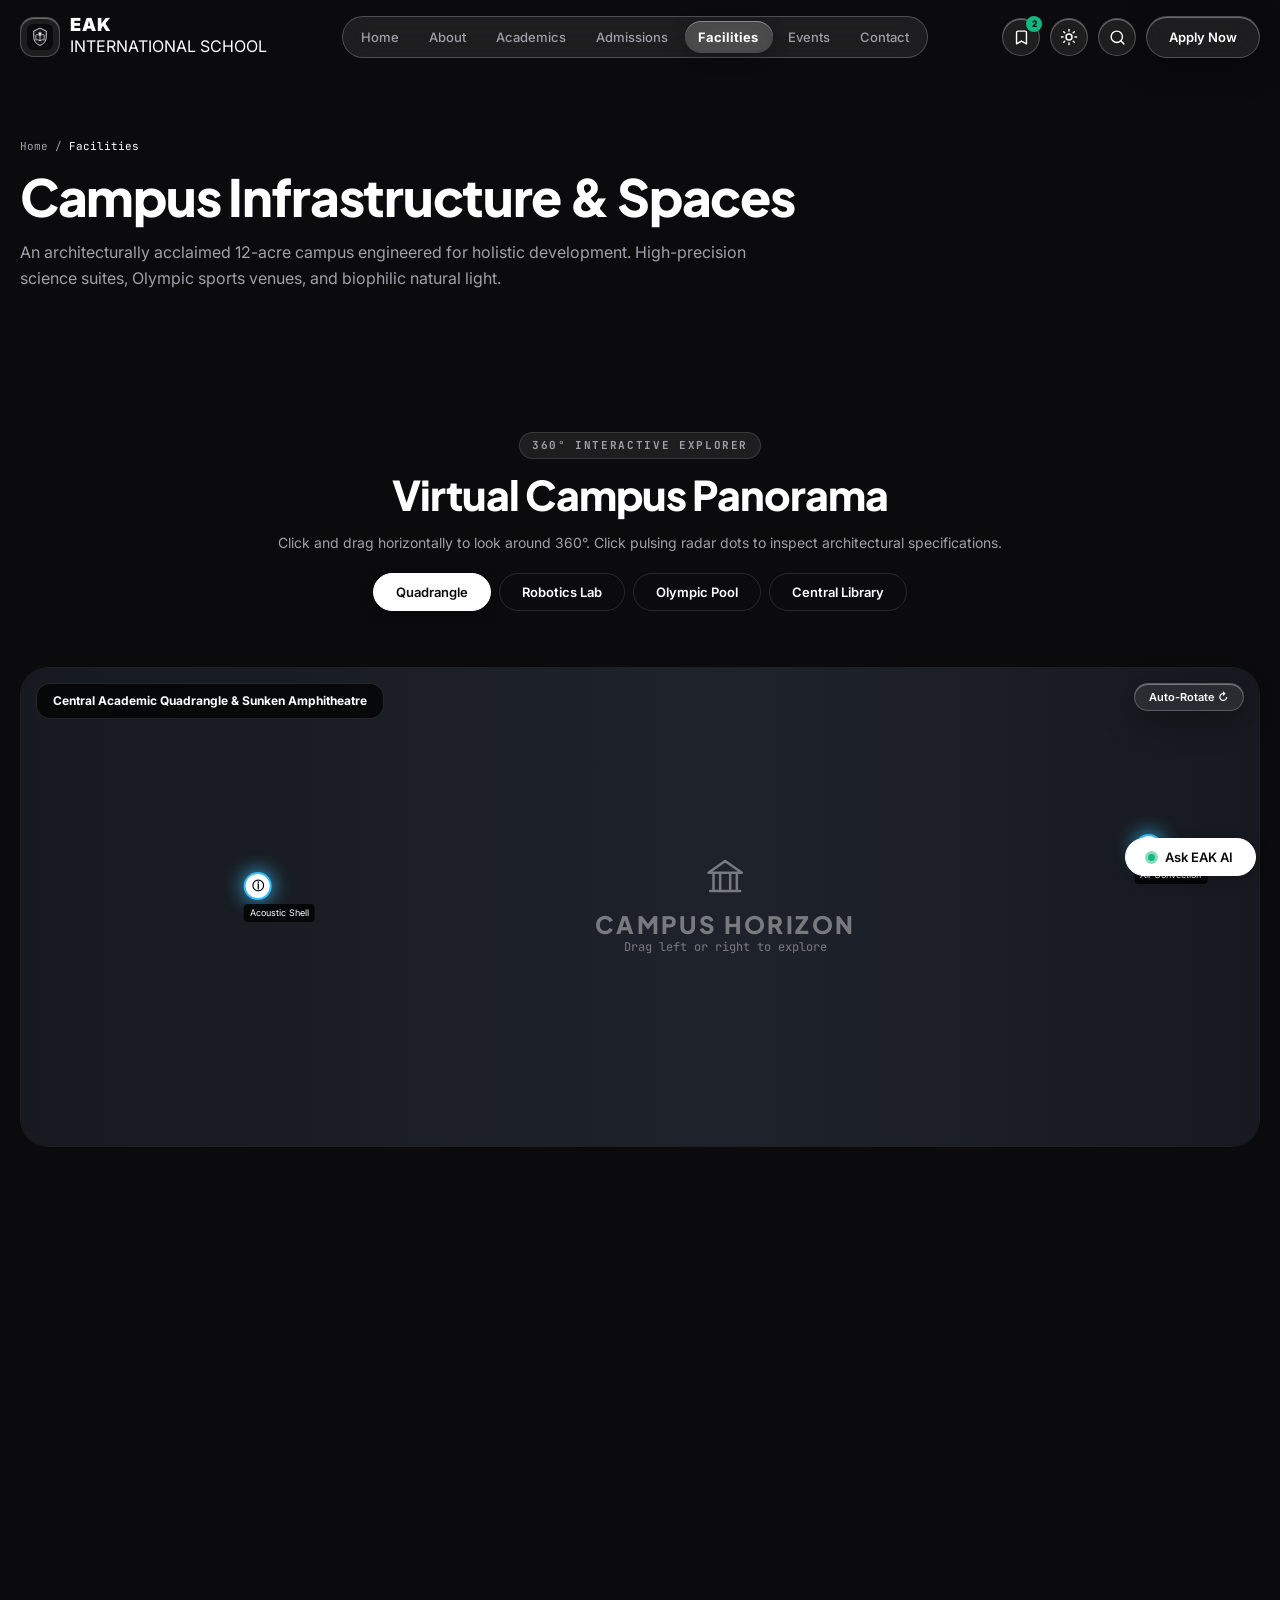
==== facilities.html @ 5a61cb2d "Initial commit: EAK International School web application" ====
<!DOCTYPE html>
<html lang="en">
<head>
  <meta charset="UTF-8">
  <script>
    (function() {
      try {
        var t = localStorage.getItem('eak_theme_vanilla');
        if (t === 'light') {
          document.documentElement.classList.add('light-theme');
          document.documentElement.classList.remove('dark');
        } else {
          document.documentElement.classList.add('dark');
          document.documentElement.classList.remove('light-theme');
        }
      } catch (e) {}
    })();
  </script>
  <meta name="viewport" content="width=device-width, initial-scale=1.0">
  <title>Campus Facilities & Virtual Tour | EAK International School</title>
  <meta name="description" content="Experience our 12-acre campus facilities. 360° virtual tour, Turing robotics labs, Olympic 50m pool, and smart transit bus routes.">
  <link rel="icon" type="image/svg+xml" href="assets/logo.svg">
  <!-- Fast Typography Preconnect -->
  <link rel="preconnect" href="https://fonts.googleapis.com">
  <link rel="preconnect" href="https://fonts.gstatic.com" crossorigin>
  <link rel="stylesheet" href="https://fonts.googleapis.com/css2?family=Inter:wght@300;400;500;600;700;800&family=Plus+Jakarta+Sans:wght@500;600;700;800;900&family=JetBrains+Mono:wght@400;600&display=swap">
  <!-- Tailwind CSS v3 Standalone CDN & Shared Config -->
  <script src="https://cdn.tailwindcss.com" defer></script>
  <script src="js/tailwind-config.js" defer></script>
  <link rel="stylesheet" href="css/style.css">
</head>
<body class="theme-preload">
  <script>
    (function() {
      try {
        if (document.documentElement.classList.contains('light-theme') || localStorage.getItem('eak_theme_vanilla') === 'light') {
          document.body.classList.add('light-theme');
        }
      } catch (e) {}
    })();
  </script>
  <a href="#main-content" class="skip-link">Skip to Main Content</a>

  <!-- Header -->
  <header class="site-header">
    <nav class="navbar">
      <div class="container">
        <a href="index.html" class="brand-logo" aria-label="EAK International School Home">
          <div class="crest-badge">
            <img src="assets/logo.svg" alt="EAK Crest" width="28" height="28">
          </div>
          <div class="brand-text">
            <span class="brand-name">EAK</span>
            <span class="brand-sub">INTERNATIONAL SCHOOL</span>
          </div>
        </a>

        <div class="nav-menu">
          <a href="index.html" class="nav-link">Home</a>
          <a href="about.html" class="nav-link">About</a>
          <a href="academics.html" class="nav-link">Academics</a>
          <a href="admissions.html" class="nav-link">Admissions</a>
          <a href="facilities.html" class="nav-link active">Facilities</a>
          <a href="events.html" class="nav-link">Events</a>
          <a href="contact.html" class="nav-link">Contact</a>
        </div>

        <div class="nav-actions">
          <button type="button" id="shortlist-launcher-btn" class="icon-btn" title="Admissions Shortlist">
            <svg width="17" height="17" viewBox="0 0 24 24" fill="none" stroke="currentColor" stroke-width="2" stroke-linecap="round" stroke-linejoin="round"><path d="m19 21-7-4-7 4V5a2 2 0 0 1 2-2h10a2 2 0 0 1 2 2v16z"/></svg>
            <span class="badge-counter shortlist-count-badge" style="display: none;">0</span>
          </button>
          <button type="button" class="icon-btn theme-toggle-btn" title="Toggle Theme">
            <svg class="theme-icon-sun" width="18" height="18" viewBox="0 0 24 24" fill="none" stroke="currentColor" stroke-width="2" stroke-linecap="round" stroke-linejoin="round"><circle cx="12" cy="12" r="4"/><path d="M12 2v2M12 20v2M4.93 4.93l1.41 1.41M17.66 17.66l1.41 1.41M2 12h2M20 12h2M6.34 17.66l-1.41 1.41M19.07 4.93l-1.41 1.41"/></svg>
            <svg class="theme-icon-moon" width="18" height="18" viewBox="0 0 24 24" fill="none" stroke="currentColor" stroke-width="2" stroke-linecap="round" stroke-linejoin="round" style="display: none;"><path d="M12 3a6 6 0 0 0 9 9 9 9 0 1 1-9-9Z"/></svg>
          </button>
          <button type="button" class="icon-btn search-trigger-btn" title="Search Site (Ctrl + K)">
            <svg width="17" height="17" viewBox="0 0 24 24" fill="none" stroke="currentColor" stroke-width="2" stroke-linecap="round" stroke-linejoin="round"><circle cx="11" cy="11" r="8"/><path d="m21 21-4.3-4.3"/></svg>
          </button>
          <a href="admissions.html" class="btn btn-glass">Apply Now</a>
          <button type="button" id="mobile-menu-btn" class="icon-btn menu-toggle">
            <svg width="20" height="20" viewBox="0 0 24 24" fill="none" stroke="currentColor" stroke-width="2" stroke-linecap="round" stroke-linejoin="round"><line x1="4" x2="20" y1="12" y2="12"/><line x1="4" x2="20" y1="6" y2="6"/><line x1="4" x2="20" y1="18" y2="18"/></svg>
          </button>
        </div>
      </div>
    </nav>
  </header>

  <!-- Mobile Drawer -->
  <div id="mobile-drawer" class="mobile-drawer">
    <div class="mobile-drawer-inner">
      <div class="mobile-nav-links">
        <a href="index.html" class="mobile-nav-link">
          <svg width="18" height="18" viewBox="0 0 24 24" fill="none" stroke="currentColor" stroke-width="2" stroke-linecap="round" stroke-linejoin="round"><path d="m3 9 9-7 9 7v11a2 2 0 0 1-2 2H5a2 2 0 0 1-2-2z"/><polyline points="9 22 9 12 15 12 15 22"/></svg>
          <span>Home</span>
        </a>
        <a href="about.html" class="mobile-nav-link">
          <svg width="18" height="18" viewBox="0 0 24 24" fill="none" stroke="currentColor" stroke-width="2" stroke-linecap="round" stroke-linejoin="round"><circle cx="12" cy="12" r="10"/><line x1="12" y1="16" x2="12" y2="12"/><line x1="12" y1="8" x2="12.01" y2="8"/></svg>
          <span>About School</span>
        </a>
        <a href="academics.html" class="mobile-nav-link">
          <svg width="18" height="18" viewBox="0 0 24 24" fill="none" stroke="currentColor" stroke-width="2" stroke-linecap="round" stroke-linejoin="round"><path d="M22 10v6M2 10l10-5 10 5-10 5z"/><path d="M6 12v5c3 3 9 3 12 0v-5"/></svg>
          <span>Academic Programs</span>
        </a>
        <a href="admissions.html" class="mobile-nav-link">
          <svg width="18" height="18" viewBox="0 0 24 24" fill="none" stroke="currentColor" stroke-width="2" stroke-linecap="round" stroke-linejoin="round"><path d="M14 2H6a2 2 0 0 0-2 2v16a2 2 0 0 0 2 2h12a2 2 0 0 0 2-2V8z"/><polyline points="14 2 14 8 20 8"/><line x1="16" y1="13" x2="8" y2="13"/><line x1="16" y1="17" x2="8" y2="17"/></svg>
          <span>Admissions 2027–28</span>
        </a>
        <a href="facilities.html" class="mobile-nav-link active">
          <svg width="18" height="18" viewBox="0 0 24 24" fill="none" stroke="currentColor" stroke-width="2" stroke-linecap="round" stroke-linejoin="round"><rect x="4" y="2" width="16" height="20" rx="2" ry="2"/><line x1="9" y1="22" x2="9" y2="22.01"/><line x1="15" y1="22" x2="15" y2="22.01"/><line x1="9" y1="18" x2="9" y2="18.01"/><line x1="15" y1="18" x2="15" y2="18.01"/></svg>
          <span>Campus & Facilities</span>
        </a>
        <a href="events.html" class="mobile-nav-link">
          <svg width="18" height="18" viewBox="0 0 24 24" fill="none" stroke="currentColor" stroke-width="2" stroke-linecap="round" stroke-linejoin="round"><rect x="3" y="4" width="18" height="18" rx="2" ry="2"/><line x1="16" y1="2" x2="16" y2="6"/><line x1="8" y1="2" x2="8" y2="6"/><line x1="3" y1="10" x2="21" y2="10"/></svg>
          <span>Notices & Events</span>
        </a>
        <a href="contact.html" class="mobile-nav-link">
          <svg width="18" height="18" viewBox="0 0 24 24" fill="none" stroke="currentColor" stroke-width="2" stroke-linecap="round" stroke-linejoin="round"><path d="M22 16.92v3a2 2 0 0 1-2.18 2 19.79 19.79 0 0 1-8.63-3.07 19.5 19.5 0 0 1-6-6 19.79 19.79 0 0 1-3.07-8.67A2 2 0 0 1 4.11 2h3a2 2 0 0 1 2 1.72 12.84 12.84 0 0 0 .7 2.81 2 2 0 0 1-.45 2.11L8.09 9.91a16 16 0 0 0 6 6l1.27-1.27a2 2 0 0 1 2.11-.45 12.84 12.84 0 0 0 2.81.7A2 2 0 0 1 22 16.92z"/></svg>
          <span>Contact Campus</span>
        </a>
        <button type="button" class="mobile-nav-link mobile-shortlist-launcher" aria-label="Open Admissions Shortlist">
          <svg width="18" height="18" viewBox="0 0 24 24" fill="none" stroke="currentColor" stroke-width="2" stroke-linecap="round" stroke-linejoin="round"><path d="m19 21-7-4-7 4V5a2 2 0 0 1 2-2h10a2 2 0 0 1 2 2v16z"/></svg>
          <span>My Admissions Shortlist</span>
          <span class="shortlist-count-badge mobile-badge">0</span>
        </button>
      </div>
      <div class="mobile-drawer-footer">
        <a href="admissions.html" class="btn btn-solid" style="width: 100%; text-align: center;">Apply for Admission 2027–28</a>
        <div style="display: flex; justify-content: space-between; align-items: center; margin-top: 14px; font-size: 11px; color: var(--text-secondary); font-family: var(--font-mono);">
          <span>Tel: +91 11 4567 8900</span>
          <span style="color: var(--accent-emerald);">Admissions Open</span>
        </div>
      </div>
    </div>
  </div>

  <!-- MAIN CONTENT -->
  <main id="main-content" style="padding-top: calc(var(--nav-height) + 20px);">
    <!-- Hero Banner -->
    <section class="section" style="padding-top: 50px; padding-bottom: 50px;">
      <div class="container">
        <div style="font-size: 11px; font-family: var(--font-mono); color: var(--text-secondary); margin-bottom: 12px;">
          <a href="index.html">Home</a> / <span style="color: var(--text-primary);">Facilities</span>
        </div>
        <h1 style="font-size: clamp(2.2rem, 4vw, 3.4rem); font-weight: 800; margin-bottom: 14px;">
          Campus Infrastructure & Spaces
        </h1>
        <p style="font-size: 16px; color: var(--text-secondary); max-width: 760px; line-height: 1.6;">
          An architecturally acclaimed 12-acre campus engineered for holistic development. High-precision science suites, Olympic sports venues, and biophilic natural light.
        </p>
      </div>
    </section>

    <!-- 360 Interactive Panorama Tour -->
    <section id="virtual-tour" class="section">
      <div class="container">
        <div class="section-header">
          <span class="section-eyebrow">360° INTERACTIVE EXPLORER</span>
          <h2 class="section-title">Virtual Campus Panorama</h2>
          <p class="section-desc">Click and drag horizontally to look around 360°. Click pulsing radar dots to inspect architectural specifications.</p>

          <!-- Scene Selector Pills -->
          <div style="display: flex; gap: 8px; justify-content: center; margin-top: 18px; flex-wrap: wrap;">
            <button type="button" class="btn btn-solid panorama-scene-btn" data-scene="quadrangle">Quadrangle</button>
            <button type="button" class="btn btn-outline panorama-scene-btn" data-scene="robotics">Robotics Lab</button>
            <button type="button" class="btn btn-outline panorama-scene-btn" data-scene="pool">Olympic Pool</button>
            <button type="button" class="btn btn-outline panorama-scene-btn" data-scene="library">Central Library</button>
          </div>
        </div>

        <div style="position: relative;">
          <!-- Active Panorama Title Badge -->
          <div style="position: absolute; top: 16px; left: 16px; z-index: 10; background: rgba(0,0,0,0.7); backdrop-filter: blur(8px); padding: 8px 16px; border-radius: var(--radius-md); border: 1px solid var(--border-color); font-size: 12px; font-weight: 700;">
            <span id="panorama-title">Central Academic Quadrangle & Sunken Amphitheatre</span>
          </div>

          <!-- Auto-rotate Button -->
          <div style="position: absolute; top: 16px; right: 16px; z-index: 10;">
            <button type="button" id="panorama-auto-btn" class="btn btn-glass btn-sm">Auto-Rotate ↻</button>
          </div>

          <!-- Canvas -->
          <div id="panorama-canvas" class="panorama-canvas">
            <div id="panorama-strip" class="panorama-strip" style="background: linear-gradient(90deg, #111317, #1E222A, #0D0E12);">
              <div style="text-align: center; opacity: 0.4;">
                <div style="margin-bottom: 8px;">
                  <svg width="40" height="40" viewBox="0 0 24 24" fill="none" stroke="currentColor" stroke-width="1.5" stroke-linecap="round" stroke-linejoin="round"><path d="M3 21h18M3 10h18M5 10v11M9 10v11M15 10v11M19 10v11M12 3 2 10h20L12 3z"/></svg>
                </div>
                <h3 style="font-size: 24px; font-weight: 900; letter-spacing: 0.1em;">CAMPUS HORIZON</h3>
                <p style="font-size: 12px; font-family: var(--font-mono);">Drag left or right to explore</p>
              </div>

              <!-- Hotspot 1 -->
              <div class="hotspot-pin" style="left: 32%; top: 48%;" data-spec="1,200-seat outdoor amphitheatre with parabolic limestone acoustic reflection panels.">
                <div class="hotspot-radar">ⓘ</div>
                <div style="font-size: 9px; background: rgba(0,0,0,0.8); padding: 2px 6px; border-radius: 4px; margin-top: 4px; white-space: nowrap;">Acoustic Shell</div>
              </div>

              <!-- Hotspot 2 -->
              <div class="hotspot-pin" style="left: 68%; top: 40%;" data-spec="HEPA 14 indoor air filtration cycling 45,000 cu.m of sanitized air hourly.">
                <div class="hotspot-radar">ⓘ</div>
                <div style="font-size: 9px; background: rgba(0,0,0,0.8); padding: 2px 6px; border-radius: 4px; margin-top: 4px; white-space: nowrap;">Air Convection</div>
              </div>
            </div>
          </div>
        </div>
      </div>
    </section>

    <!-- Facilities Grid -->
    <section class="section">
      <div class="container">
        <div class="section-header">
          <span class="section-eyebrow">SIGNATURE ASSETS</span>
          <h2 class="section-title">World-Class Campus Facilities</h2>
        </div>

        <div class="card-grid">
          <!-- Smart Classrooms & Science Labs -->
          <div class="glass-card">
            <div style="height: 180px; border-radius: var(--radius-lg); overflow: hidden; margin-bottom: 16px;">
              <img src="https://images.unsplash.com/photo-1532094349884-543bc11b234d?q=80&w=800&auto=format&fit=crop" alt="Smart Classrooms and Science Laboratory at EAK School" style="width: 100%; height: 100%; object-fit: cover;" loading="lazy" decoding="async">
            </div>
            <div>
              <span style="font-size: 10px; font-family: var(--font-mono); color: var(--accent-emerald);">ACADEMIC SPACES</span>
              <h3 class="card-title" style="margin-top: 4px;">Smart Classrooms & Science Laboratories</h3>
              <p class="card-text">Equipped with interactive smart displays, dedicated wet labs for Physics, Chemistry, and Biology with fume hoods and precision sensor equipment.</p>
            </div>
            <button type="button" class="btn btn-outline btn-sm" onclick="addShortlistItem('Smart Classrooms & Science Labs', 'Facility');">Bookmark Facility <svg width="13" height="13" viewBox="0 0 24 24" fill="none" stroke="currentColor" stroke-width="2" stroke-linecap="round" stroke-linejoin="round" style="vertical-align: -2px; margin-left: 4px;"><path d="m19 21-7-4-7 4V5a2 2 0 0 1 2-2h10a2 2 0 0 1 2 2v16z"/></svg></button>
          </div>

          <!-- Turing Robotics & Computer Labs -->
          <div class="glass-card">
            <div style="height: 180px; border-radius: var(--radius-lg); overflow: hidden; margin-bottom: 16px;">
              <img src="https://images.unsplash.com/photo-1581092160607-ee22621dd758?q=80&w=800&auto=format&fit=crop" alt="Robotics Lab" style="width: 100%; height: 100%; object-fit: cover;" loading="lazy" decoding="async">
            </div>
            <div>
              <span style="font-size: 10px; font-family: var(--font-mono); color: var(--accent-sky);">STEM & COMPUTING</span>
              <h3 class="card-title" style="margin-top: 4px;">Turing Robotics & Computer Science Lab</h3>
              <p class="card-text">4,500 sq.ft makerspace with 3D printers, Python workstations, electronics kits, and autonomous robotics competition arena.</p>
            </div>
            <button type="button" class="btn btn-outline btn-sm" onclick="addShortlistItem('Turing Robotics & Computer Lab', 'Facility');">Bookmark Facility <svg width="13" height="13" viewBox="0 0 24 24" fill="none" stroke="currentColor" stroke-width="2" stroke-linecap="round" stroke-linejoin="round" style="vertical-align: -2px; margin-left: 4px;"><path d="m19 21-7-4-7 4V5a2 2 0 0 1 2-2h10a2 2 0 0 1 2 2v16z"/></svg></button>
          </div>

          <!-- Alexander Central Library -->
          <div class="glass-card">
            <div style="height: 180px; border-radius: var(--radius-lg); overflow: hidden; margin-bottom: 16px;">
              <img src="https://images.unsplash.com/photo-1521587760476-6c12a4b040da?q=80&w=800&auto=format&fit=crop" alt="Central Library" style="width: 100%; height: 100%; object-fit: cover;" loading="lazy" decoding="async">
            </div>
            <div>
              <span style="font-size: 10px; font-family: var(--font-mono); color: var(--accent-amber);">KNOWLEDGE ARCHIVES</span>
              <h3 class="card-title" style="margin-top: 4px;">Alexander Central School Library</h3>
              <p class="card-text">Two-tier reading sanctuary housing 42,000+ curated volumes, quiet study cubicles, and digital research terminals for board prep.</p>
            </div>
            <button type="button" class="btn btn-outline btn-sm" onclick="addShortlistItem('Alexander Central School Library', 'Facility');">Bookmark Facility <svg width="13" height="13" viewBox="0 0 24 24" fill="none" stroke="currentColor" stroke-width="2" stroke-linecap="round" stroke-linejoin="round" style="vertical-align: -2px; margin-left: 4px;"><path d="m19 21-7-4-7 4V5a2 2 0 0 1 2-2h10a2 2 0 0 1 2 2v16z"/></svg></button>
          </div>

          <!-- Olympic Aquatics Complex -->
          <div class="glass-card">
            <div style="height: 180px; border-radius: var(--radius-lg); overflow: hidden; margin-bottom: 16px;">
              <img src="https://images.unsplash.com/photo-1519315901367-f34ff9154487?q=80&w=800&auto=format&fit=crop" alt="Olympic Pool" style="width: 100%; height: 100%; object-fit: cover;" loading="lazy" decoding="async">
            </div>
            <div>
              <span style="font-size: 10px; font-family: var(--font-mono); color: var(--accent-sky);">SPORTS & WELLBEING</span>
              <h3 class="card-title" style="margin-top: 4px;">Semi-Olympic All-Weather Swimming Complex</h3>
              <p class="card-text">8-lane heated racing pool with 27°C climate control, modern water filtration, anti-turbulence lane dividers, and certified coaches.</p>
            </div>
            <button type="button" class="btn btn-outline btn-sm" onclick="addShortlistItem('All-Weather Swimming Complex', 'Facility');">Bookmark Facility <svg width="13" height="13" viewBox="0 0 24 24" fill="none" stroke="currentColor" stroke-width="2" stroke-linecap="round" stroke-linejoin="round" style="vertical-align: -2px; margin-left: 4px;"><path d="m19 21-7-4-7 4V5a2 2 0 0 1 2-2h10a2 2 0 0 1 2 2v16z"/></svg></button>
          </div>

          <!-- Cafeteria & Nutrition -->
          <div class="glass-card">
            <div style="height: 180px; border-radius: var(--radius-lg); overflow: hidden; margin-bottom: 16px;">
              <img src="https://images.unsplash.com/photo-1567521464027-f127ff144326?q=80&w=800&auto=format&fit=crop" alt="School Cafeteria and Dining Hall" style="width: 100%; height: 100%; object-fit: cover;" loading="lazy" decoding="async">
            </div>
            <div>
              <span style="font-size: 10px; font-family: var(--font-mono); color: var(--accent-emerald);">HEALTH & DINING</span>
              <h3 class="card-title" style="margin-top: 4px;">Organic Student Cafeteria & Dining Hall</h3>
              <p class="card-text">Hygienic central kitchen serving nutritionist-supervised wholesome meals, fresh fruit bars, and filtered mineral drinking fountains.</p>
            </div>
            <button type="button" class="btn btn-outline btn-sm" onclick="addShortlistItem('Organic Student Cafeteria', 'Facility');">Bookmark Facility <svg width="13" height="13" viewBox="0 0 24 24" fill="none" stroke="currentColor" stroke-width="2" stroke-linecap="round" stroke-linejoin="round" style="vertical-align: -2px; margin-left: 4px;"><path d="m19 21-7-4-7 4V5a2 2 0 0 1 2-2h10a2 2 0 0 1 2 2v16z"/></svg></button>
          </div>

          <!-- Medical Infirmary -->
          <div class="glass-card">
            <div style="height: 180px; border-radius: var(--radius-lg); overflow: hidden; margin-bottom: 16px;">
              <img src="https://images.unsplash.com/photo-1519494026892-80bbd2d6fd0d?q=80&w=800&auto=format&fit=crop" alt="Campus Medical Infirmary" style="width: 100%; height: 100%; object-fit: cover;" loading="lazy" decoding="async">
            </div>
            <div>
              <span style="font-size: 10px; font-family: var(--font-mono); color: #EF4444;">WELLBEING & SAFETY</span>
              <h3 class="card-title" style="margin-top: 4px;">Campus Medical Infirmary & Pediatric Care</h3>
              <p class="card-text">Round-the-clock registered nurses, physician on-call, emergency oxygen equipment, and tie-ups with leading local hospitals.</p>
            </div>
            <button type="button" class="btn btn-outline btn-sm" onclick="addShortlistItem('Campus Medical Infirmary', 'Facility');">Bookmark Facility <svg width="13" height="13" viewBox="0 0 24 24" fill="none" stroke="currentColor" stroke-width="2" stroke-linecap="round" stroke-linejoin="round" style="vertical-align: -2px; margin-left: 4px;"><path d="m19 21-7-4-7 4V5a2 2 0 0 1 2-2h10a2 2 0 0 1 2 2v16z"/></svg></button>
          </div>
        </div>
      </div>
    </section>

    <!-- Smart Transit Network -->
    <section id="transit" class="section">
      <div class="container container-narrow" style="max-width: 760px; margin-left: auto; margin-right: auto;">
        <div class="section-header" style="text-align: center; max-width: 680px; margin-left: auto; margin-right: auto; margin-bottom: 32px;">
          <span class="section-eyebrow">FLEET TELEMETRY</span>
          <h2 class="section-title">Smart Transit Network & Bus Routes</h2>
          <p class="section-desc">Our air-conditioned bus fleet spans 5 corridors with speed governors, dual AI dashcams, and female attendants on 100% of routes.</p>

          <div style="display: flex; gap: 8px; justify-content: center; margin-top: 18px; flex-wrap: wrap;">
            <button type="button" class="btn btn-solid transit-route-btn" data-route="r1">Route 01: South Hub</button>
            <button type="button" class="btn btn-outline transit-route-btn" data-route="r2">Route 02: Cyber City</button>
            <button type="button" class="btn btn-outline transit-route-btn" data-route="r3">Route 03: Green Valley</button>
          </div>
        </div>

        <div class="tool-box container-narrow" style="max-width: 760px; margin-left: auto; margin-right: auto;">
          <div style="display: flex; justify-content: space-between; align-items: center; margin-bottom: 18px; border-bottom: 1px solid var(--border-color); padding-bottom: 12px;">
            <h3 id="transit-route-title" style="font-size: 18px; font-weight: 800;">Route 01: South Hub & Metro Corridor</h3>
            <span style="font-size: 11px; color: var(--accent-emerald); font-family: var(--font-mono);">GPS: 32 km/h • On-Time 99.4%</span>
          </div>

          <div id="transit-route-stops" style="margin-bottom: 20px;">
            <div style="display: flex; align-items: center; gap: 12px; padding: 10px 14px; background: var(--glass-bg); border: 1px solid var(--border-subtle); border-radius: 10px; margin-bottom: 8px; font-size: 13px;">
              <span style="font-family: var(--font-mono); font-weight: 700; color: var(--accent-amber); font-size: 11px;">Stop 01</span>
              <span>HUDA Metro Gate 2 (07:15 AM / 03:40 PM)</span>
            </div>
            <div style="display: flex; align-items: center; gap: 12px; padding: 10px 14px; background: var(--glass-bg); border: 1px solid var(--border-subtle); border-radius: 10px; margin-bottom: 8px; font-size: 13px;">
              <span style="font-family: var(--font-mono); font-weight: 700; color: var(--accent-amber); font-size: 11px;">Stop 02</span>
              <span>Sector 29 Commercial Plaza (07:22 AM / 03:47 PM)</span>
            </div>
            <div style="display: flex; align-items: center; gap: 12px; padding: 10px 14px; background: var(--glass-bg); border: 1px solid var(--border-subtle); border-radius: 10px; margin-bottom: 8px; font-size: 13px;">
              <span style="font-family: var(--font-mono); font-weight: 700; color: var(--accent-amber); font-size: 11px;">Stop 03</span>
              <span>Sector 31 Market Circle (07:30 AM / 03:55 PM)</span>
            </div>
            <div style="display: flex; align-items: center; gap: 12px; padding: 10px 14px; background: var(--glass-bg); border: 1px solid var(--border-subtle); border-radius: 10px; margin-bottom: 8px; font-size: 13px;">
              <span style="font-family: var(--font-mono); font-weight: 700; color: var(--accent-amber); font-size: 11px;">Stop 04</span>
              <span>Sector 15 Part II Community Gate (07:38 AM / 04:05 PM)</span>
            </div>
            <div style="display: flex; align-items: center; gap: 12px; padding: 10px 14px; background: var(--accent-emerald-bg); border: 1px solid rgba(16,185,129,0.3); border-radius: 10px; font-size: 13px; font-weight: 700;">
              <span style="font-family: var(--font-mono); color: var(--accent-emerald); font-size: 11px;">Campus</span>
              <span>EAK International School Arrival (07:52 AM / 03:15 PM)</span>
            </div>
          </div>

          <div style="display: flex; gap: 10px;">
            <button type="button" class="btn btn-glass" onclick="alert('Marshal: Mrs. Sunita Verma | Direct Emergency: +91 98712 34001');">Call Bus Marshal Desk <svg width="13" height="13" viewBox="0 0 24 24" fill="none" stroke="currentColor" stroke-width="2" stroke-linecap="round" stroke-linejoin="round" style="vertical-align: -2px; margin-left: 4px;"><path d="M22 16.92v3a2 2 0 0 1-2.18 2 19.79 19.79 0 0 1-8.63-3.07 19.5 19.5 0 0 1-6-6 19.79 19.79 0 0 1-3.07-8.67A2 2 0 0 1 4.11 2h3a2 2 0 0 1 2 1.72 12.84 12.84 0 0 0 .7 2.81 2 2 0 0 1-.45 2.11L8.09 9.91a16 16 0 0 0 6 6l1.27-1.27a2 2 0 0 1 2.11-.45 12.84 12.84 0 0 0 2.81.7A2 2 0 0 1 22 16.92z"/></svg></button>
            <button type="button" class="btn btn-outline" onclick="addShortlistItem('Transit: Route 01 South Hub', 'Transport');">Save Route to Shortlist <svg width="13" height="13" viewBox="0 0 24 24" fill="none" stroke="currentColor" stroke-width="2" stroke-linecap="round" stroke-linejoin="round" style="vertical-align: -2px; margin-left: 4px;"><path d="m19 21-7-4-7 4V5a2 2 0 0 1 2-2h10a2 2 0 0 1 2 2v16z"/></svg></button>
          </div>
        </div>
      </div>
    </section>
  </main>

  <!-- Hotspot Specification Modal -->
  <div id="hotspot-modal" class="modal-overlay">
    <div class="modal-card">
      <div style="display: flex; justify-content: space-between; margin-bottom: 14px;">
        <h3 style="font-size: 16px; font-weight: 800;">Architectural Inspection</h3>
        <button type="button" class="modal-close-btn" style="font-size: 18px;">✕</button>
      </div>
      <p id="hotspot-desc" style="font-size: 13px; color: var(--text-secondary); line-height: 1.6; margin-bottom: 20px;">
        Engineering certified specification details.
      </p>
      <button type="button" class="btn btn-solid modal-close-btn" style="width: 100%;">Return to 360° Panorama</button>
    </div>
  </div>

  <!-- Footer -->
  <footer class="site-footer">
    <div class="container">
      <div class="footer-bottom" style="border: none; padding: 0;">
        <div>© 2026 EAK International School. All rights reserved.</div>
      </div>
    </div>
  </footer>

  <!-- Floating AI Assistant Launcher -->
  <div class="floating-pill">
    <button type="button" id="ai-launcher-btn" class="btn btn-solid" style="gap: 10px;">
      <span class="pulse-dot"></span>
      <span>Ask EAK AI</span>
    </button>
  </div>

  <div id="drawer-overlay" class="drawer-overlay"></div>

  <!-- Drawers & Modals -->
  <div id="ai-drawer" class="side-drawer">
    <div class="drawer-header">
      <h3 style="font-size: 16px; font-weight: 800;">EAK Campus Concierge</h3>
      <button type="button" id="ai-close-btn" class="drawer-close-btn" aria-label="Close Campus Concierge">
        <svg width="18" height="18" viewBox="0 0 24 24" fill="none" stroke="currentColor" stroke-width="2.2" stroke-linecap="round" stroke-linejoin="round"><line x1="18" y1="6" x2="6" y2="18"></line><line x1="6" y1="6" x2="18" y2="18"></line></svg>
      </button>
    </div>
    <div id="ai-chat-messages" class="drawer-body"></div>
    <div class="drawer-footer">
      <form id="ai-chat-form" style="display: flex; gap: 8px;">
        <input type="text" id="ai-chat-input" class="form-input" placeholder="Ask about campus facilities or tour..." style="flex: 1;">
        <button type="submit" class="btn btn-solid">Send</button>
      </form>
    </div>
  </div>

  <div id="shortlist-drawer" class="side-drawer">
    <div class="drawer-header">
      <h3 style="font-size: 16px; font-weight: 800;">My Admissions Shortlist</h3>
      <button type="button" id="shortlist-close-btn" class="drawer-close-btn" aria-label="Close Admissions Shortlist">
        <svg width="18" height="18" viewBox="0 0 24 24" fill="none" stroke="currentColor" stroke-width="2.2" stroke-linecap="round" stroke-linejoin="round"><line x1="18" y1="6" x2="6" y2="18"></line><line x1="6" y1="6" x2="18" y2="18"></line></svg>
      </button>
    </div>
    <div id="shortlist-items-container" class="drawer-body"></div>
    <div class="drawer-footer">
      <button type="button" id="shortlist-print-btn" class="btn btn-outline" style="width: 100%;">Print Shortlist</button>
    </div>
  </div>

  <div id="search-modal" class="modal-overlay">
    <div class="modal-card">
      <div style="display: flex; justify-content: space-between; align-items: center; margin-bottom: 16px;">
        <h3 style="font-size: 16px; font-weight: 800;">Search Site (Ctrl + K)</h3>
        <button type="button" id="search-close-btn" class="drawer-close-btn" aria-label="Close Search">
          <svg width="18" height="18" viewBox="0 0 24 24" fill="none" stroke="currentColor" stroke-width="2.2" stroke-linecap="round" stroke-linejoin="round"><line x1="18" y1="6" x2="6" y2="18"></line><line x1="6" y1="6" x2="18" y2="18"></line></svg>
        </button>
      </div>
      <input type="text" id="search-input" class="form-input" placeholder="Type to search...">
      <div id="search-results" style="margin-top: 14px;"></div>
    </div>
  </div>

  <script src="js/main.js" defer></script>
</body>
</html>
---- css/style.css ----
/* ==========================================================================
   EAK INTERNATIONAL SCHOOL — MODERN DESIGN SYSTEM (VANILLA CSS)
   Aesthetic: Architectural Monochrome with Liquid-Glass Interactions
   Themes: Obsidian Dark (Default) & Swiss Paper Light
   ========================================================================== */

:root {
  /* Obsidian Dark Palette (Default) */
  --bg-primary: #0B0B0D;
  --bg-secondary: #171719;
  --bg-tertiary: #1F1F24;
  --bg-card: rgba(23, 23, 25, 0.85);
  --bg-card-hover: rgba(30, 30, 34, 0.95);
  --text-primary: #FFFFFF;
  --text-secondary: #A0A0AA;
  --text-muted: #6B6B76;
  --border-color: rgba(255, 255, 255, 0.12);
  --border-subtle: rgba(255, 255, 255, 0.06);
  --border-hover: rgba(255, 255, 255, 0.28);

  /* Liquid Glass Specular Tokens */
  --glass-bg: rgba(255, 255, 255, 0.08);
  --glass-border: rgba(255, 255, 255, 0.22);
  --glass-hover: rgba(255, 255, 255, 0.16);
  --glass-specular: inset 0 1px 0 rgba(255, 255, 255, 0.35);
  --glass-shadow: 0 8px 32px rgba(0, 0, 0, 0.4);

  /* Accent Signatures */
  --accent-emerald: #10B981;
  --accent-emerald-bg: rgba(16, 185, 129, 0.12);
  --accent-sky: #38BDF8;
  --accent-sky-bg: rgba(56, 189, 248, 0.12);
  --accent-amber: #F59E0B;
  --accent-amber-bg: rgba(245, 158, 11, 0.12);

  --font-body: 'Inter', -apple-system, BlinkMacSystemFont, 'Segoe UI', Roboto, sans-serif;
  --font-heading: 'Plus Jakarta Sans', -apple-system, BlinkMacSystemFont, sans-serif;
  --font-mono: 'JetBrains Mono', monospace;

  --nav-height: 68px;
  --radius-sm: 8px;
  --radius-md: 14px;
  --radius-lg: 20px;
  --radius-xl: 28px;
  --radius-full: 9999px;
  --transition-smooth: 240ms cubic-bezier(0.16, 1, 0.3, 1);
  --ease-out-expo: cubic-bezier(0.16, 1, 0.3, 1);
  --ease-spring: cubic-bezier(0.34, 1.56, 0.64, 1);
  --ease-smooth: cubic-bezier(0.25, 0.1, 0.25, 1);
  --transition-fast: 160ms cubic-bezier(0.16, 1, 0.3, 1);
  --transition-normal: 280ms cubic-bezier(0.16, 1, 0.3, 1);
  --transition-slow: 480ms cubic-bezier(0.16, 1, 0.3, 1);
  --transition-spring: 360ms cubic-bezier(0.34, 1.56, 0.64, 1);
}

/* Liquid Glass Light Theme (Elevated Architectural Translucent Glass) */
html.light-theme,
html.light-theme body,
body.light-theme {
  --bg-primary: #F4F6FB;
  --bg-secondary: rgba(255, 255, 255, 0.32);
  --bg-tertiary: rgba(255, 255, 255, 0.22);
  --bg-card: rgba(255, 255, 255, 0.28);
  --bg-card-hover: rgba(255, 255, 255, 0.48);
  --text-primary: #0F172A;
  --text-secondary: #334155;
  --text-muted: #64748B;
  --border-color: rgba(255, 255, 255, 0.65);
  --border-subtle: rgba(15, 23, 42, 0.08);
  --border-hover: rgba(255, 255, 255, 0.95);

  /* Apple-grade Liquid Glass Specular & Refraction Tokens */
  --glass-bg: rgba(255, 255, 255, 0.24);
  --glass-border: rgba(255, 255, 255, 0.68);
  --glass-hover: rgba(255, 255, 255, 0.44);
  --glass-specular: inset 0 1.5px 2px 0 rgba(255, 255, 255, 0.95), 0 0 0 1px rgba(15, 23, 42, 0.04);
  --glass-shadow: 0 16px 36px -6px rgba(15, 23, 42, 0.08), 0 4px 14px -2px rgba(15, 23, 42, 0.03);

  --accent-emerald: #059669;
  --accent-emerald-bg: rgba(5, 150, 105, 0.12);
  --accent-sky: #0284C7;
  --accent-sky-bg: rgba(2, 132, 199, 0.12);
  --accent-amber: #D97706;
  --accent-amber-bg: rgba(217, 119, 6, 0.12);
}

body.light-theme {
  background-color: #F4F6FB;
  background-image: 
    radial-gradient(at 12% 14%, rgba(56, 189, 248, 0.14) 0px, transparent 45%),
    radial-gradient(at 88% 18%, rgba(16, 185, 129, 0.12) 0px, transparent 45%),
    radial-gradient(at 50% 55%, rgba(99, 102, 241, 0.08) 0px, transparent 55%),
    radial-gradient(at 85% 85%, rgba(245, 158, 11, 0.09) 0px, transparent 50%);
  background-attachment: fixed;
}

/* Base Reset */
*, *::before, *::after {
  box-sizing: border-box;
  margin: 0;
  padding: 0;
}

html {
  scroll-behavior: smooth;
  font-size: 100%;
  overflow-x: hidden;
  background-color: #0B0B0D;
  color: #FFFFFF;
}

html.light-theme {
  background-color: #F4F6FB;
  color: #0F172A;
}

body {
  font-family: var(--font-body);
  background-color: var(--bg-primary);
  color: var(--text-primary);
  line-height: 1.55;
  transition: background-color 300ms ease, color 300ms ease;
  overflow-x: hidden;
  -webkit-font-smoothing: antialiased;
}

/* Zero-flash preload: suppresses unwanted animations during initial render / refresh */
.theme-preload,
.theme-preload *,
.theme-preload *::before,
.theme-preload *::after {
  transition: none !important;
  animation-duration: 0.001ms !important;
}

/* Butter-smooth transition when explicitly toggling themes */
.theme-transitioning,
.theme-transitioning *,
.theme-transitioning *::before,
.theme-transitioning *::after {
  transition: background-color 320ms cubic-bezier(0.16, 1, 0.3, 1),
              border-color 320ms cubic-bezier(0.16, 1, 0.3, 1),
              color 320ms cubic-bezier(0.16, 1, 0.3, 1),
              box-shadow 320ms cubic-bezier(0.16, 1, 0.3, 1) !important;
}

h1, h2, h3, h4, h5, h6 {
  font-family: var(--font-heading);
  letter-spacing: -0.025em;
  line-height: 1.15;
  color: var(--text-primary);
}

a {
  color: inherit;
  text-decoration: none;
}

button, input, select, textarea {
  font-family: inherit;
  font-size: inherit;
  color: inherit;
  background: none;
  border: none;
  outline: none;
}

button {
  cursor: pointer;
}

img {
  max-width: 100%;
  height: auto;
  display: block;
}

/* Accessible Utility */
.sr-only {
  position: absolute;
  width: 1px;
  height: 1px;
  padding: 0;
  margin: -1px;
  overflow: hidden;
  clip: rect(0, 0, 0, 0);
  border: 0;
}

.skip-link {
  position: absolute;
  width: 1px;
  height: 1px;
  padding: 0;
  margin: -1px;
  overflow: hidden;
  clip: rect(0, 0, 0, 0);
  border: 0;
}

.skip-link:focus {
  position: fixed;
  top: 12px;
  left: 12px;
  z-index: 100;
  padding: 10px 18px;
  background: #FFFFFF;
  color: #000000;
  font-weight: 700;
  border-radius: var(--radius-sm);
  box-shadow: 0 10px 25px rgba(0,0,0,0.5);
  clip: auto;
  width: auto;
  height: auto;
}

/* Top Reading Progress Bar (Disabled) */
#reading-progress {
  display: none !important;
}

/* Container */
.container {
  width: 100%;
  max-width: 1280px;
  margin-left: auto;
  margin-right: auto;
  padding-left: 20px;
  padding-right: 20px;
}

.container.container-narrow,
.container-narrow {
  max-width: 760px !important;
  margin-left: auto !important;
  margin-right: auto !important;
}

/* ==========================================================================
   NAVIGATION & HEADER
   ========================================================================== */
.site-header {
  position: fixed;
  top: 0;
  left: 0;
  right: 0;
  z-index: 50;
  transition: all var(--transition-smooth);
}

.announcement-bar {
  background: var(--bg-secondary);
  border-bottom: 1px solid var(--border-subtle);
  font-size: 11px;
  padding: 6px 0;
  color: var(--text-secondary);
  transition: all var(--transition-smooth);
}

body.light-theme .announcement-bar {
  background: #F1F3F6;
  border-bottom-color: rgba(15, 23, 42, 0.08);
  color: #475569;
}

.announcement-bar .container {
  display: flex;
  align-items: center;
  justify-content: space-between;
}

.announcement-left {
  display: flex;
  align-items: center;
  gap: 8px;
}

.pulse-dot {
  position: relative;
  display: inline-block;
  width: 7px;
  height: 7px;
  border-radius: 50%;
  background: var(--accent-emerald);
}

.pulse-dot::after {
  content: '';
  position: absolute;
  inset: -3px;
  border-radius: 50%;
  background: var(--accent-emerald);
  opacity: 0.5;
  animation: pulseAnim 1.6s infinite;
}

@keyframes pulseAnim {
  0% { transform: scale(0.8); opacity: 0.8; }
  100% { transform: scale(2.2); opacity: 0; }
}

.announcement-right {
  display: flex;
  align-items: center;
  gap: 14px;
}

.font-scaler {
  display: flex;
  align-items: center;
  gap: 4px;
  border-right: 1px solid var(--border-color);
  padding-right: 12px;
  font-family: var(--font-mono);
  font-size: 10px;
}

.font-btn {
  padding: 1px 5px;
  border-radius: 4px;
  background: var(--glass-bg);
  border: 1px solid var(--border-color);
  cursor: pointer;
  color: var(--text-secondary);
  transition: all var(--transition-smooth);
}

.font-btn:hover {
  background: var(--glass-hover);
  color: var(--text-primary);
}

body.light-theme .font-btn {
  background: rgba(255, 255, 255, 0.65);
  backdrop-filter: blur(12px);
  -webkit-backdrop-filter: blur(12px);
  border-color: rgba(255, 255, 255, 0.85);
  color: #334155;
  box-shadow: inset 0 1px 1px #FFFFFF, 0 1px 3px rgba(15, 23, 42, 0.04);
}

body.light-theme .font-btn:hover {
  background: rgba(255, 255, 255, 0.92);
  border-color: #FFFFFF;
  color: #0F172A;
  box-shadow: inset 0 1px 1.5px #FFFFFF, 0 4px 10px rgba(15, 23, 42, 0.08);
}

/* Main Navbar */
.navbar {
  background: transparent;
  backdrop-filter: none;
  -webkit-backdrop-filter: none;
  border-bottom: 1px solid transparent;
  padding: 16px 0;
  transition: all var(--transition-smooth);
}

body.light-theme .navbar {
  background: transparent;
  backdrop-filter: none;
  -webkit-backdrop-filter: none;
  border-bottom: 1px solid transparent;
  box-shadow: none;
}

.navbar.scrolled {
  background: transparent !important;
  backdrop-filter: none !important;
  -webkit-backdrop-filter: none !important;
  border-bottom: 1px solid transparent !important;
  padding: 12px 0;
  box-shadow: none !important;
}

body.light-theme .navbar.scrolled {
  background: transparent !important;
  backdrop-filter: none !important;
  -webkit-backdrop-filter: none !important;
  border-bottom: 1px solid transparent !important;
  box-shadow: none !important;
  padding: 12px 0;
}

.navbar .container {
  display: flex;
  align-items: center;
  justify-content: space-between;
}

.brand-logo {
  display: flex;
  align-items: center;
  gap: 10px;
}

.crest-badge {
  width: 40px;
  height: 40px;
  border-radius: var(--radius-md);
  background: var(--glass-bg);
  border: 1px solid var(--glass-border);
  box-shadow: var(--glass-specular);
  display: flex;
  align-items: center;
  justify-content: center;
  padding: 6px;
  transition: transform var(--transition-smooth);
}

body.light-theme .crest-badge {
  background: rgba(255, 255, 255, 0.30);
  backdrop-filter: blur(16px);
  -webkit-backdrop-filter: blur(16px);
  border: 1px solid rgba(255, 255, 255, 0.75);
  box-shadow: inset 0 1px 1.5px #FFFFFF, 0 4px 12px rgba(15, 23, 42, 0.05);
}

.brand-logo:hover .crest-badge {
  transform: scale(1.05);
}

.brand-text {
  display: flex;
  flex-direction: column;
}

.brand-name {
  font-size: 18px;
  font-weight: 900;
  letter-spacing: 0.05em;
  line-height: 1;
}

body.light-theme .brand-name {
  color: #0F172A;
  text-shadow: 0 1px 8px rgba(255, 255, 255, 0.95), 0 0 2px rgba(255, 255, 255, 0.9);
}

body.light-theme .brand-sub {
  color: #334155;
  text-shadow: 0 1px 6px rgba(255, 255, 255, 0.9);
}

body.light-theme .navbar.scrolled .brand-name {
  color: #0F172A;
  text-shadow: none;
}

body.light-theme .navbar.scrolled .brand-sub {
  color: #64748B;
}

.nav-menu {
  position: relative;
  display: flex;
  align-items: center;
  gap: 2px;
  background: var(--glass-bg);
  border: 1px solid var(--glass-border);
  border-radius: var(--radius-full);
  padding: 4px;
  backdrop-filter: blur(16px);
  -webkit-backdrop-filter: blur(16px);
}

body.light-theme .nav-menu {
  background: rgba(255, 255, 255, 0.30);
  border: 1px solid rgba(255, 255, 255, 0.70);
  backdrop-filter: blur(20px) saturate(180%);
  -webkit-backdrop-filter: blur(20px) saturate(180%);
  box-shadow: inset 0 1.5px 2px #FFFFFF, 0 6px 20px rgba(15, 23, 42, 0.06);
}

.morphx-nav-indicator {
  position: absolute;
  top: 4px;
  bottom: 4px;
  left: 0;
  border-radius: var(--radius-full);
  background: rgba(255, 255, 255, 0.16);
  backdrop-filter: blur(12px);
  -webkit-backdrop-filter: blur(12px);
  box-shadow: inset 0 1px 0 rgba(255, 255, 255, 0.35), 0 4px 16px rgba(0, 0, 0, 0.25);
  pointer-events: none;
  z-index: 1;
  transition: transform 0.32s cubic-bezier(0.34, 1.56, 0.64, 1),
              width 0.32s cubic-bezier(0.34, 1.56, 0.64, 1),
              opacity 0.22s ease;
  opacity: 0;
}

body.light-theme .morphx-nav-indicator {
  background: #0F172A;
  box-shadow: 0 4px 14px rgba(15, 23, 42, 0.2);
}

.nav-link {
  position: relative;
  z-index: 2;
  padding: 6px 14px;
  font-size: 13px;
  font-weight: 500;
  color: var(--text-secondary);
  border-radius: var(--radius-full);
  transition: color 0.22s ease;
}

body.light-theme .nav-link {
  color: #475569;
}

.nav-link:hover {
  color: var(--text-primary);
}

body.light-theme .nav-link:hover {
  color: #0F172A;
}

.nav-link.active {
  color: var(--text-primary);
  font-weight: 700;
}

body.light-theme .nav-link.active {
  color: #FFFFFF;
}

body.light-theme .nav-menu.hovering .nav-link.active:not(:hover) {
  color: #475569;
}
body.light-theme .nav-menu.hovering .nav-link:hover {
  color: #FFFFFF;
}

.nav-actions {
  display: flex;
  align-items: center;
  gap: 10px;
}

.icon-btn {
  width: 38px;
  height: 38px;
  border-radius: 50%;
  background: var(--glass-bg);
  border: 1px solid var(--glass-border);
  box-shadow: var(--glass-specular);
  color: var(--text-primary);
  display: flex;
  align-items: center;
  justify-content: center;
  position: relative;
  transition: all var(--transition-smooth);
}

body.light-theme .icon-btn {
  background: rgba(255, 255, 255, 0.28);
  backdrop-filter: blur(16px) saturate(180%);
  -webkit-backdrop-filter: blur(16px) saturate(180%);
  border: 1px solid rgba(255, 255, 255, 0.75);
  color: #0F172A;
  box-shadow: inset 0 1.5px 2px #FFFFFF, 0 4px 12px rgba(15, 23, 42, 0.05);
}

.icon-btn:hover {
  background: var(--glass-hover);
  transform: translateY(-2px);
}

body.light-theme .icon-btn:hover {
  background: rgba(255, 255, 255, 0.48);
  border-color: #FFFFFF;
  color: #0F172A;
  box-shadow: inset 0 1.5px 2px #FFFFFF, 0 8px 22px rgba(15, 23, 42, 0.10);
}

.badge-counter {
  position: absolute;
  top: -3px;
  right: -3px;
  background: var(--accent-emerald);
  color: #000000;
  font-size: 9px;
  font-weight: 800;
  width: 16px;
  height: 16px;
  border-radius: 50%;
  display: flex;
  align-items: center;
  justify-content: center;
  font-family: var(--font-mono);
}

body.light-theme .badge-counter {
  background: #10B981;
  color: #FFFFFF;
  box-shadow: 0 2px 6px rgba(16, 185, 129, 0.4);
}

.menu-toggle {
  display: none;
}

/* ==========================================================================
   BUTTONS (LIQUID GLASS SYSTEM)
   ========================================================================== */
.btn {
  display: inline-flex;
  align-items: center;
  justify-content: center;
  gap: 8px;
  padding: 10px 22px;
  font-size: 13px;
  font-weight: 600;
  border-radius: var(--radius-full);
  transition: transform 0.22s cubic-bezier(0.16, 1, 0.3, 1),
              box-shadow 0.22s cubic-bezier(0.16, 1, 0.3, 1),
              background 0.2s ease,
              border-color 0.2s ease,
              color 0.2s ease;
  cursor: pointer;
  white-space: nowrap;
}

.btn:active {
  transform: scale(0.96) !important;
}

.btn-sm {
  padding: 6px 14px;
  font-size: 11px;
}

.btn-lg {
  padding: 14px 28px;
  font-size: 15px;
  font-weight: 700;
}

.btn-glass {
  background: var(--glass-bg);
  border: 1px solid var(--glass-border);
  box-shadow: var(--glass-specular), var(--glass-shadow);
  backdrop-filter: blur(16px);
  -webkit-backdrop-filter: blur(16px);
  color: var(--text-primary);
}

.btn-glass:hover {
  background: var(--glass-hover);
  border-color: rgba(255, 255, 255, 0.45);
  transform: translateY(-2px);
  box-shadow: var(--glass-specular), 0 12px 36px rgba(0, 0, 0, 0.3);
}

body.light-theme .btn-glass {
  background: rgba(255, 255, 255, 0.28);
  backdrop-filter: blur(20px) saturate(180%);
  -webkit-backdrop-filter: blur(20px) saturate(180%);
  border: 1px solid rgba(255, 255, 255, 0.75);
  color: #0F172A;
  box-shadow: inset 0 1.5px 2px rgba(255, 255, 255, 0.95), 0 6px 20px -2px rgba(15, 23, 42, 0.07);
}

body.light-theme .btn-glass:hover {
  background: rgba(255, 255, 255, 0.50);
  border-color: #FFFFFF;
  color: #0F172A;
  transform: translateY(-2px);
  box-shadow: inset 0 1.5px 2px #FFFFFF, 0 14px 32px -2px rgba(15, 23, 42, 0.12);
}

.btn-solid {
  background: #FFFFFF;
  color: #0B0B0D;
  border: 1px solid #FFFFFF;
  box-shadow: 0 4px 16px rgba(0, 0, 0, 0.2);
}

.btn-solid:hover {
  background: #E5E5E8;
  transform: translateY(-2px);
  box-shadow: 0 8px 24px rgba(0, 0, 0, 0.25);
}

body.light-theme .btn-solid {
  background: #0F172A;
  color: #FFFFFF;
  border-color: #0F172A;
  box-shadow: inset 0 1px 1px rgba(255, 255, 255, 0.25), 0 4px 14px rgba(15, 23, 42, 0.18);
}

body.light-theme .btn-solid:hover {
  background: #1E293B;
  border-color: #1E293B;
  box-shadow: inset 0 1px 1.5px rgba(255, 255, 255, 0.35), 0 8px 24px rgba(15, 23, 42, 0.24);
}

.btn-outline {
  border: 1px solid var(--border-color);
  color: var(--text-primary);
}

.btn-outline:hover {
  background: var(--glass-hover);
  border-color: var(--border-hover);
}

body.light-theme .btn-outline {
  background: rgba(255, 255, 255, 0.20);
  backdrop-filter: blur(14px);
  -webkit-backdrop-filter: blur(14px);
  border: 1px solid rgba(255, 255, 255, 0.65);
  color: #0F172A;
  box-shadow: inset 0 1px 1.5px rgba(255, 255, 255, 0.95), 0 2px 8px rgba(15, 23, 42, 0.03);
}

body.light-theme .btn-outline:hover {
  background: rgba(255, 255, 255, 0.42);
  border-color: #FFFFFF;
  box-shadow: inset 0 1.5px 2px #FFFFFF, 0 6px 18px rgba(15, 23, 42, 0.08);
}

/* ==========================================================================
   HERO SECTION (100% SCREEN VIEWPORT FIT)
   ========================================================================== */
.hero-section {
  position: relative;
  min-height: calc(100vh - var(--nav-height));
  padding-top: calc(var(--nav-height) + 24px);
  padding-bottom: 56px;
  display: flex;
  flex-direction: column;
  justify-content: flex-start;
  gap: 32px;
}

body.light-theme .hero-section {
  background: transparent;
}

.hero-backdrop {
  position: absolute;
  inset: 0;
  width: 100%;
  height: 100%;
  z-index: 0;
  pointer-events: none;
  overflow: hidden;
  background: #0B0B0D;
}

body.light-theme .hero-backdrop {
  background: #E8EEF5;
}

.hero-backdrop img,
.hero-backdrop video {
  position: absolute;
  inset: 0;
  width: 100%;
  height: 100%;
  object-fit: cover;
  opacity: 0.70;
  filter: brightness(0.88) contrast(1.06) saturate(1.1);
  pointer-events: none;
  transition: opacity 0.3s ease, filter 0.3s ease;
}

body.light-theme .hero-backdrop img,
body.light-theme .hero-backdrop video {
  opacity: 0.82;
  filter: brightness(1.02) contrast(1.04) saturate(1.15);
}

.hero-gradient {
  position: absolute;
  inset: 0;
  background: radial-gradient(circle at 50% 40%, rgba(11, 11, 13, 0.18) 0%, rgba(11, 11, 13, 0.45) 80%, rgba(11, 11, 13, 0.85) 100%),
              linear-gradient(180deg, rgba(11, 11, 13, 0.35) 0%, transparent 20%, transparent 80%, rgba(11, 11, 13, 0.45) 100%);
  pointer-events: none;
}

body.light-theme .hero-gradient {
  background: radial-gradient(circle at 50% 45%, rgba(255, 255, 255, 0.05) 0%, rgba(244, 246, 251, 0.20) 70%, rgba(244, 246, 251, 0.85) 100%),
              linear-gradient(180deg, rgba(255, 255, 255, 0.12) 0%, transparent 20%, transparent 70%, rgba(244, 246, 251, 0.90) 100%);
  pointer-events: none;
}

/* ==========================================================================
   HERO PROGRESSIVE GAUSSIAN BLUR DISSOLVE
   ========================================================================== */
.hero-blur-bottom {
  position: absolute;
  bottom: -2px;
  left: 0;
  right: 0;
  height: 240px;
  pointer-events: none;
  z-index: 5;
  overflow: hidden;
}

/* Wide atmospheric frosted blur layer with feathered gradient mask */
.hero-blur-bottom::before {
  content: '';
  position: absolute;
  inset: 0;
  backdrop-filter: blur(28px) saturate(170%);
  -webkit-backdrop-filter: blur(28px) saturate(170%);
  mask-image: linear-gradient(to bottom, transparent 0%, rgba(0, 0, 0, 0.18) 20%, rgba(0, 0, 0, 0.65) 60%, black 100%);
  -webkit-mask-image: linear-gradient(to bottom, transparent 0%, rgba(0, 0, 0, 0.18) 20%, rgba(0, 0, 0, 0.65) 60%, black 100%);
}

/* Deep cinematic Gaussian dissolve concentrated at the bottom 120px */
.hero-blur-bottom .hero-blur-deep {
  position: absolute;
  bottom: 0;
  left: 0;
  right: 0;
  height: 120px;
  backdrop-filter: blur(52px) saturate(190%);
  -webkit-backdrop-filter: blur(52px) saturate(190%);
  mask-image: linear-gradient(to bottom, transparent 0%, rgba(0, 0, 0, 0.45) 30%, black 100%);
  -webkit-mask-image: linear-gradient(to bottom, transparent 0%, rgba(0, 0, 0, 0.45) 30%, black 100%);
}

/* Color dissolve overlay that seamlessly matches the page background */
.hero-blur-bottom::after {
  content: '';
  position: absolute;
  inset: 0;
  background: linear-gradient(
    to bottom,
    transparent 0%,
    rgba(11, 11, 13, 0.05) 20%,
    rgba(11, 11, 13, 0.42) 50%,
    rgba(11, 11, 13, 0.88) 82%,
    var(--bg-primary) 100%
  );
}

body.light-theme .hero-blur-bottom::after {
  background: linear-gradient(
    to bottom,
    rgba(244, 246, 251, 0) 0%,
    rgba(244, 246, 251, 0.12) 20%,
    rgba(244, 246, 251, 0.50) 50%,
    rgba(244, 246, 251, 0.90) 82%,
    var(--bg-primary) 100%
  );
}

#main-content {
  position: relative;
  z-index: 1;
}

.hero-content {
  position: relative;
  z-index: 10;
  text-align: center;
  max-width: 960px;
  margin: auto;
  padding: 20px 0;
}

.eyebrow-pill {
  display: inline-flex;
  align-items: center;
  gap: 8px;
  padding: 5px 14px;
  border-radius: var(--radius-full);
  background: var(--glass-bg);
  border: 1px solid var(--glass-border);
  box-shadow: var(--glass-specular);
  font-family: var(--font-mono);
  font-size: 11px;
  color: var(--text-secondary);
  margin-bottom: 20px;
}

body.light-theme .eyebrow-pill {
  background: var(--glass-bg);
  border: 1px solid var(--glass-border);
  color: var(--text-secondary);
  box-shadow: var(--glass-specular);
}

.hero-headline {
  font-size: clamp(2.4rem, 4.8vw, 4.2rem);
  font-weight: 900;
  line-height: 1.18;
  letter-spacing: -0.03em;
  margin-bottom: 18px;
  padding-bottom: 0.16em;
  background: linear-gradient(180deg, #FFFFFF 30%, #E2E8F0 100%);
  -webkit-background-clip: text;
  -webkit-text-fill-color: transparent;
  box-decoration-break: clone;
  -webkit-box-decoration-break: clone;
  filter: drop-shadow(0 4px 24px rgba(0, 0, 0, 0.95)) drop-shadow(0 2px 6px rgba(0, 0, 0, 0.90));
}

body.light-theme .hero-headline {
  background: linear-gradient(180deg, #FFFFFF 30%, #E2E8F0 100%);
  -webkit-background-clip: text;
  -webkit-text-fill-color: transparent;
  filter: drop-shadow(0 4px 24px rgba(0, 0, 0, 0.95)) drop-shadow(0 2px 6px rgba(0, 0, 0, 0.90));
}

.hero-subtitle {
  font-size: clamp(0.95rem, 1.4vw, 1.15rem);
  color: #FFFFFF;
  max-width: 720px;
  margin: 0 auto 28px;
  font-weight: 400;
  line-height: 1.6;
  text-shadow: 0 2px 16px rgba(0, 0, 0, 0.95), 0 1px 4px rgba(0, 0, 0, 0.95);
}

body.light-theme .hero-subtitle {
  color: #FFFFFF;
  font-weight: 400;
  text-shadow: 0 2px 16px rgba(0, 0, 0, 0.95), 0 1px 4px rgba(0, 0, 0, 0.95);
}

.hero-ctas {
  display: flex;
  align-items: center;
  justify-content: center;
  gap: 14px;
  flex-wrap: wrap;
  margin-bottom: 30px;
}

/* Metric Counter Strip */
.metrics-strip {
  position: relative;
  z-index: 10;
  display: grid;
  grid-template-columns: repeat(4, 1fr);
  gap: 16px;
  max-width: 1080px;
  margin: 0 auto;
  width: 100%;
  padding-bottom: 8px;
}

.metric-card {
  background: var(--glass-bg);
  border: 1px solid var(--glass-border);
  border-radius: var(--radius-lg);
  padding: 18px 20px;
  backdrop-filter: blur(16px);
  box-shadow: var(--glass-specular);
  text-align: center;
  transition: all var(--transition-smooth);
}

.metric-card:hover {
  background: var(--glass-hover);
  transform: translateY(-3px);
  border-color: rgba(255, 255, 255, 0.4);
}

body.light-theme .metric-card {
  background: rgba(255, 255, 255, 0.22);
  backdrop-filter: blur(18px) saturate(180%);
  -webkit-backdrop-filter: blur(18px) saturate(180%);
  border: 1px solid rgba(255, 255, 255, 0.70);
  border-radius: var(--radius-lg);
  padding: 18px 20px;
  box-shadow: inset 0 1.5px 2px rgba(255, 255, 255, 0.95), 0 12px 32px -4px rgba(15, 23, 42, 0.08), 0 0 0 1px rgba(15, 23, 42, 0.04);
  text-align: center;
}

body.light-theme .metric-card:hover {
  background: rgba(255, 255, 255, 0.42);
  transform: translateY(-3px);
  border-color: #FFFFFF;
  box-shadow: inset 0 1.5px 2px rgba(255, 255, 255, 1), 0 20px 48px -4px rgba(15, 23, 42, 0.14), 0 0 0 1px rgba(15, 23, 42, 0.07);
}

.metric-num {
  font-family: var(--font-heading);
  font-size: 26px;
  font-weight: 800;
  letter-spacing: -0.02em;
  color: var(--text-primary);
}

body.light-theme .metric-num {
  color: #0F172A;
  font-weight: 800;
}

.metric-label {
  font-size: 11px;
  font-weight: 500;
  color: var(--text-secondary);
  margin-top: 4px;
}

body.light-theme .metric-label {
  color: #64748B;
  font-weight: 600;
}

/* ==========================================================================
   SECTIONS & GRIDS
   ========================================================================== */
.section {
  padding: 90px 0;
  position: relative;
}

/* Off-screen layout rendering optimization */
.section:not(.hero-section) {
  content-visibility: auto;
  contain-intrinsic-size: 1px 750px;
}

.section-header {
  text-align: center;
  max-width: 760px;
  margin: 0 auto 56px;
}

.section-eyebrow {
  display: inline-block;
  font-family: var(--font-mono);
  font-size: 11px;
  font-weight: 700;
  text-transform: uppercase;
  letter-spacing: 0.15em;
  color: var(--text-secondary);
  padding: 4px 12px;
  border-radius: var(--radius-full);
  background: var(--glass-bg);
  border: 1px solid var(--border-color);
  margin-bottom: 12px;
}

body.light-theme .section-eyebrow {
  background: #FFFFFF;
  border-color: rgba(15, 23, 42, 0.1);
  color: #475569;
  box-shadow: 0 2px 6px rgba(0, 0, 0, 0.03);
}

.section-title {
  font-size: clamp(1.8rem, 3.2vw, 2.6rem);
  font-weight: 800;
  margin-bottom: 14px;
}

body.light-theme .section-title {
  color: #0F172A;
}

.section-desc {
  font-size: 14px;
  color: var(--text-secondary);
  line-height: 1.6;
}

body.light-theme .section-desc {
  color: #475569;
}

/* Cards & Glass Surfaces */
.card-grid {
  display: grid;
  grid-template-columns: repeat(auto-fit, minmax(290px, 1fr));
  gap: 24px;
}

.glass-card {
  background: var(--bg-card);
  border: 1px solid var(--border-color);
  border-radius: var(--radius-xl);
  padding: 28px;
  backdrop-filter: blur(20px);
  box-shadow: 0 10px 30px rgba(0, 0, 0, 0.2);
  transition: transform 0.35s cubic-bezier(0.16, 1, 0.3, 1),
              box-shadow 0.35s cubic-bezier(0.16, 1, 0.3, 1),
              border-color 0.25s ease,
              background 0.25s ease;
  display: flex;
  flex-direction: column;
  justify-content: space-between;
}

.glass-card:hover {
  background: var(--bg-card-hover);
  border-color: var(--border-hover);
  transform: translateY(-6px) scale(1.008);
  box-shadow: 0 22px 48px rgba(0, 0, 0, 0.38);
}

.glass-card:hover .card-icon {
  transform: scale(1.1) translateY(-2px);
  border-color: var(--accent-emerald);
  box-shadow: 0 0 16px var(--accent-emerald-bg);
}

body.light-theme .glass-card {
  background: rgba(255, 255, 255, 0.32);
  backdrop-filter: blur(24px) saturate(180%);
  -webkit-backdrop-filter: blur(24px) saturate(180%);
  border: 1px solid rgba(255, 255, 255, 0.75);
  box-shadow: inset 0 1.5px 2px rgba(255, 255, 255, 0.95), 0 12px 36px -6px rgba(15, 23, 42, 0.07), 0 0 0 1px rgba(15, 23, 42, 0.03);
}

body.light-theme .glass-card:hover {
  background: rgba(255, 255, 255, 0.52);
  border-color: #FFFFFF;
  box-shadow: inset 0 1.5px 2px rgba(255, 255, 255, 1), 0 22px 50px -4px rgba(15, 23, 42, 0.12), 0 0 0 1px rgba(15, 23, 42, 0.06);
}

.card-icon {
  width: 48px;
  height: 48px;
  border-radius: var(--radius-md);
  background: var(--glass-bg);
  border: 1px solid var(--glass-border);
  display: flex;
  align-items: center;
  justify-content: center;
  color: var(--text-primary);
  margin-bottom: 20px;
  transition: transform 0.35s cubic-bezier(0.34, 1.56, 0.64, 1),
              border-color 0.25s ease,
              box-shadow 0.3s ease;
}

body.light-theme .card-icon {
  background: rgba(255, 255, 255, 0.35);
  backdrop-filter: blur(14px);
  -webkit-backdrop-filter: blur(14px);
  border: 1px solid rgba(255, 255, 255, 0.80);
  color: #0F172A;
  box-shadow: inset 0 1px 1.5px #FFFFFF, 0 4px 12px rgba(15, 23, 42, 0.04);
}

.card-title {
  font-size: 18px;
  font-weight: 700;
  margin-bottom: 10px;
}

body.light-theme .card-title {
  color: #0F172A;
}

.card-text {
  font-size: 13px;
  color: var(--text-secondary);
  line-height: 1.6;
  margin-bottom: 20px;
}

body.light-theme .card-text {
  color: #475569;
}

/* ==========================================================================
   INTERACTIVE TOOLS (CALCULATOR, TRACKER, 360, TRANSIT)
   ========================================================================== */
.tool-box {
  max-width: 760px;
  margin-left: auto;
  margin-right: auto;
  background: var(--bg-secondary);
  border: 1px solid var(--border-color);
  border-radius: var(--radius-xl);
  padding: 32px;
  box-shadow: var(--glass-shadow);
}

.tool-box.tool-box-wide {
  max-width: 900px;
}

body.light-theme .tool-box,
body.light-theme .tool-box-wide,
body.light-theme .eligibility-box {
  background: rgba(255, 255, 255, 0.35);
  backdrop-filter: blur(26px) saturate(180%);
  -webkit-backdrop-filter: blur(26px) saturate(180%);
  border: 1px solid rgba(255, 255, 255, 0.75);
  box-shadow: inset 0 1.5px 2px rgba(255, 255, 255, 0.95), 0 20px 48px -8px rgba(15, 23, 42, 0.08), 0 0 0 1px rgba(15, 23, 42, 0.03);
}

.calc-grid {
  display: grid;
  grid-template-columns: 1.2fr 0.8fr;
  gap: 32px;
}

.form-group {
  margin-bottom: 20px;
}

.form-label {
  display: block;
  font-size: 12px;
  font-weight: 700;
  text-transform: uppercase;
  letter-spacing: 0.08em;
  color: var(--text-secondary);
  margin-bottom: 8px;
}

body.light-theme .form-label {
  color: #475569;
}

.form-select, .form-input, .form-textarea {
  width: 100%;
  padding: 12px 16px;
  border-radius: var(--radius-md);
  background: var(--glass-bg);
  border: 1px solid var(--border-color);
  color: var(--text-primary);
  font-size: 13px;
  font-family: inherit;
  transition: all var(--transition-smooth);
}

.form-select {
  appearance: none;
  -webkit-appearance: none;
  -moz-appearance: none;
  background-image: url("data:image/svg+xml,%3Csvg xmlns='http://www.w3.org/2000/svg' width='16' height='16' viewBox='0 0 24 24' fill='none' stroke='%2310B981' stroke-width='2.4' stroke-linecap='round' stroke-linejoin='round'%3E%3Cpolyline points='6 9 12 15 18 9'%3E%3C/polyline%3E%3C/svg%3E");
  background-repeat: no-repeat;
  background-position: right 14px center;
  background-size: 16px;
  padding-right: 44px;
  cursor: pointer;
}

.form-select:hover {
  background-color: var(--glass-hover);
  border-color: var(--border-hover);
}

.form-select:focus, .form-input:focus, .form-textarea:focus {
  background-color: var(--glass-hover);
  border-color: var(--accent-emerald);
  box-shadow: 0 0 0 3px rgba(16, 185, 129, 0.20), var(--glass-specular);
  outline: none;
}

body.light-theme .form-select,
body.light-theme .form-input,
body.light-theme .form-textarea {
  background-color: rgba(255, 255, 255, 0.35);
  backdrop-filter: blur(16px);
  -webkit-backdrop-filter: blur(16px);
  border: 1px solid rgba(255, 255, 255, 0.75);
  color: #0F172A;
  box-shadow: inset 0 1px 1.5px rgba(255, 255, 255, 0.95), 0 2px 8px rgba(15, 23, 42, 0.03);
}

body.light-theme .form-select {
  background-image: url("data:image/svg+xml,%3Csvg xmlns='http://www.w3.org/2000/svg' width='16' height='16' viewBox='0 0 24 24' fill='none' stroke='%23059669' stroke-width='2.4' stroke-linecap='round' stroke-linejoin='round'%3E%3Cpolyline points='6 9 12 15 18 9'%3E%3C/polyline%3E%3C/svg%3E");
}

body.light-theme .form-select:hover,
body.light-theme .form-input:hover,
body.light-theme .form-textarea:hover {
  background-color: rgba(255, 255, 255, 0.52);
  border-color: rgba(255, 255, 255, 0.95);
  box-shadow: inset 0 1px 2px #FFFFFF, 0 4px 14px rgba(15, 23, 42, 0.06);
}

body.light-theme .form-select:focus,
body.light-theme .form-input:focus,
body.light-theme .form-textarea:focus {
  background-color: rgba(255, 255, 255, 0.85);
  border-color: var(--accent-emerald);
  box-shadow: 0 0 0 3px rgba(5, 150, 105, 0.16), inset 0 1px 1.5px #FFFFFF;
  outline: none;
}

.form-select option {
  background: #171719;
  color: #FFFFFF;
  padding: 10px;
}

body.light-theme .form-select option {
  background: #FFFFFF;
  color: #0F172A;
  padding: 10px;
}

.receipt-card {
  background: var(--bg-tertiary);
  border: 1px solid var(--border-color);
  border-radius: var(--radius-lg);
  padding: 24px;
}

body.light-theme .receipt-card {
  background: rgba(255, 255, 255, 0.70);
  backdrop-filter: blur(16px);
  -webkit-backdrop-filter: blur(16px);
  border: 1px solid rgba(255, 255, 255, 0.90);
  box-shadow: inset 0 1px 1.5px #FFFFFF, 0 8px 24px -4px rgba(15, 23, 42, 0.05);
}

.receipt-row {
  display: flex;
  align-items: center;
  justify-content: space-between;
  padding: 10px 0;
  border-bottom: 1px solid var(--border-subtle);
  font-size: 13px;
}

body.light-theme .receipt-row {
  border-bottom-color: rgba(15, 23, 42, 0.06);
  color: #334155;
}

.receipt-total {
  font-size: 22px;
  font-weight: 800;
  color: var(--accent-emerald);
  font-family: var(--font-mono);
}

/* Stepper Component */
.stepper {
  display: grid;
  grid-template-columns: repeat(5, 1fr);
  gap: 12px;
  margin: 28px 0;
}

.step-item {
  padding: 14px;
  border-radius: var(--radius-md);
  background: var(--glass-bg);
  border: 1px solid var(--border-subtle);
  font-size: 11px;
}

.step-item.active {
  background: rgba(255, 255, 255, 0.14);
  border-color: rgba(255, 255, 255, 0.4);
}

.step-item.completed {
  background: var(--accent-emerald-bg);
  border-color: rgba(16, 185, 129, 0.3);
}

body.light-theme .step-item {
  background: rgba(255, 255, 255, 0.65);
  backdrop-filter: blur(12px);
  -webkit-backdrop-filter: blur(12px);
  border: 1px solid rgba(255, 255, 255, 0.85);
  color: #475569;
  box-shadow: inset 0 1px 1px #FFFFFF;
}

body.light-theme .step-item.active {
  background: #0F172A;
  border-color: #0F172A;
  color: #FFFFFF;
}

body.light-theme .step-item.completed {
  background: rgba(16, 185, 129, 0.12);
  border-color: rgba(16, 185, 129, 0.4);
  color: #065F46;
}

/* 360 Panorama Viewer Canvas */
.panorama-canvas {
  position: relative;
  height: 480px;
  border-radius: var(--radius-xl);
  overflow: hidden;
  border: 1px solid var(--border-color);
  background: #000000;
  cursor: grab;
  user-select: none;
}

.panorama-canvas:active {
  cursor: grabbing;
}

.panorama-strip {
  position: absolute;
  inset: 0;
  width: 200%;
  left: -50%;
  display: flex;
  align-items: center;
  justify-content: space-around;
  transition: transform 100ms ease-out;
}

.hotspot-pin {
  position: absolute;
  transform: translate(-50%, -50%);
  cursor: pointer;
}

.hotspot-radar {
  width: 28px;
  height: 28px;
  border-radius: 50%;
  background: #FFFFFF;
  color: #000000;
  display: flex;
  align-items: center;
  justify-content: center;
  box-shadow: 0 0 20px var(--accent-sky);
  border: 2px solid var(--accent-sky);
  font-weight: 800;
  font-size: 12px;
}

/* Floating AI & Shortlist Drawers */
.floating-pill {
  position: fixed;
  bottom: 24px;
  right: 24px;
  z-index: 45;
}

.drawer-overlay {
  position: fixed;
  inset: 0;
  background: rgba(0, 0, 0, 0.65);
  backdrop-filter: blur(8px);
  z-index: 90;
  opacity: 0;
  pointer-events: none;
  transition: opacity var(--transition-smooth);
}

.drawer-overlay.open {
  opacity: 1;
  pointer-events: auto;
}

body.light-theme .drawer-overlay {
  background: rgba(15, 23, 42, 0.45);
}

.side-drawer {
  position: fixed;
  top: 0;
  right: 0;
  bottom: 0;
  width: 100%;
  max-width: min(420px, 100vw);
  background: var(--bg-secondary);
  border-left: 1px solid var(--border-color);
  box-shadow: -10px 0 40px rgba(0, 0, 0, 0.6);
  z-index: 100;
  display: flex;
  flex-direction: column;
  transform: translateX(105%);
  visibility: hidden;
  pointer-events: none;
  transition: transform 300ms cubic-bezier(0.16, 1, 0.3, 1), visibility 300ms ease;
}

.side-drawer.open {
  transform: translateX(0);
  visibility: visible;
  pointer-events: auto;
}

body.light-theme .side-drawer {
  background: rgba(255, 255, 255, 0.86);
  backdrop-filter: blur(28px) saturate(190%);
  -webkit-backdrop-filter: blur(28px) saturate(190%);
  border-left: 1px solid rgba(255, 255, 255, 0.90);
  box-shadow: -12px 0 48px rgba(15, 23, 42, 0.12);
}

.drawer-header {
  padding: 20px 24px;
  border-bottom: 1px solid var(--border-color);
  display: flex;
  align-items: center;
  justify-content: space-between;
}

.drawer-close-btn {
  width: 36px;
  height: 36px;
  border-radius: var(--radius-md);
  display: inline-flex;
  align-items: center;
  justify-content: center;
  background: var(--glass-bg);
  border: 1px solid var(--border-color);
  color: var(--text-primary);
  cursor: pointer;
  transition: all var(--transition-fast);
  flex-shrink: 0;
}

.drawer-close-btn:hover {
  background: rgba(255, 255, 255, 0.2);
  color: #FFFFFF;
  transform: scale(1.05);
}

body.light-theme .drawer-close-btn {
  background: rgba(255, 255, 255, 0.75);
  backdrop-filter: blur(12px);
  -webkit-backdrop-filter: blur(12px);
  border: 1px solid rgba(255, 255, 255, 0.90);
  color: #0F172A;
  box-shadow: inset 0 1px 1px #FFFFFF, 0 2px 8px rgba(15, 23, 42, 0.04);
}

body.light-theme .drawer-close-btn:hover {
  background: rgba(255, 255, 255, 0.95);
  border-color: #FFFFFF;
  color: #000000;
  box-shadow: inset 0 1px 1.5px #FFFFFF, 0 4px 12px rgba(15, 23, 42, 0.08);
}

body.light-theme .drawer-header {
  border-bottom-color: rgba(15, 23, 42, 0.07);
}

.drawer-body {
  flex: 1;
  overflow-y: auto;
  padding: 24px;
}

.drawer-footer {
  padding: 20px 24px;
  border-top: 1px solid var(--border-color);
  background: var(--bg-tertiary);
}

body.light-theme .drawer-footer {
  background: rgba(248, 250, 252, 0.75);
  backdrop-filter: blur(16px);
  -webkit-backdrop-filter: blur(16px);
  border-top-color: rgba(15, 23, 42, 0.07);
}

/* Modal Dialog */
.modal-overlay {
  position: fixed;
  inset: 0;
  background: rgba(0, 0, 0, 0.75);
  backdrop-filter: blur(14px);
  -webkit-backdrop-filter: blur(14px);
  z-index: 100;
  display: flex;
  align-items: center;
  justify-content: center;
  padding: 20px;
  opacity: 0;
  pointer-events: none;
  transition: opacity 300ms cubic-bezier(0.16, 1, 0.3, 1);
}

.modal-overlay.open {
  opacity: 1;
  pointer-events: auto;
}

body.light-theme .modal-overlay {
  background: rgba(15, 23, 42, 0.45);
}

.modal-card {
  background: var(--bg-secondary);
  border: 1px solid var(--border-color);
  border-radius: var(--radius-xl);
  max-width: 620px;
  width: 100%;
  max-height: 90vh;
  overflow-y: auto;
  box-shadow: var(--glass-shadow);
  padding: 32px;
  transform: scale(0.94) translateY(16px);
  opacity: 0;
  transition: transform 320ms cubic-bezier(0.34, 1.56, 0.64, 1),
              opacity 300ms cubic-bezier(0.16, 1, 0.3, 1);
}

.modal-overlay.open .modal-card {
  transform: scale(1) translateY(0);
  opacity: 1;
}

body.light-theme .modal-card {
  background: rgba(255, 255, 255, 0.90);
  backdrop-filter: blur(30px) saturate(190%);
  -webkit-backdrop-filter: blur(30px) saturate(190%);
  border: 1px solid rgba(255, 255, 255, 0.95);
  box-shadow: inset 0 1.5px 2px #FFFFFF, 0 25px 60px -10px rgba(15, 23, 42, 0.18);
}

/* Dynamic Chat & Drawer Components */
.chat-bubble-user {
  display: inline-block;
  background: #FFFFFF;
  color: #0B0B0D;
  padding: 10px 14px;
  border-radius: 16px 16px 2px 16px;
  font-size: 12px;
  font-weight: 600;
  max-width: 80%;
  text-align: left;
}

body.light-theme .chat-bubble-user {
  background: #0F172A;
  color: #FFFFFF;
  box-shadow: 0 2px 8px rgba(15, 23, 42, 0.15);
}

.chat-bubble-bot {
  display: inline-block;
  background: var(--glass-bg);
  border: 1px solid var(--border-color);
  color: var(--text-primary);
  padding: 10px 14px;
  border-radius: 16px 16px 16px 2px;
  font-size: 12px;
  line-height: 1.5;
  max-width: 85%;
}

body.light-theme .chat-bubble-bot {
  background: rgba(255, 255, 255, 0.75);
  backdrop-filter: blur(12px);
  -webkit-backdrop-filter: blur(12px);
  border: 1px solid rgba(255, 255, 255, 0.90);
  color: #0F172A;
  box-shadow: inset 0 1px 1px #FFFFFF;
}

.shortlist-card-item {
  display: flex;
  align-items: center;
  justify-content: space-between;
  padding: 14px 16px;
  border-radius: 14px;
  background: var(--glass-bg);
  border: 1px solid var(--border-color);
  margin-bottom: 10px;
}

body.light-theme .shortlist-card-item {
  background: rgba(255, 255, 255, 0.75);
  backdrop-filter: blur(14px);
  -webkit-backdrop-filter: blur(14px);
  border: 1px solid rgba(255, 255, 255, 0.90);
  box-shadow: inset 0 1px 1px #FFFFFF, 0 4px 14px rgba(15, 23, 42, 0.04);
}

.shortlist-remove-btn {
  color: var(--text-secondary);
  padding: 6px;
  border-radius: 8px;
  cursor: pointer;
  transition: all var(--transition-smooth);
}

.shortlist-remove-btn:hover {
  color: #EF4444;
  background: rgba(239, 68, 68, 0.1);
}

.search-result-item {
  display: flex;
  align-items: center;
  justify-content: space-between;
  padding: 12px 16px;
  border-radius: 12px;
  border: 1px solid var(--border-subtle);
  margin-bottom: 8px;
  background: var(--glass-bg);
  text-decoration: none;
  transition: all 200ms;
}

.search-result-item:hover {
  background: var(--glass-hover);
  border-color: var(--border-hover);
}

body.light-theme .search-result-item {
  background: rgba(255, 255, 255, 0.70);
  backdrop-filter: blur(12px);
  -webkit-backdrop-filter: blur(12px);
  border: 1px solid rgba(255, 255, 255, 0.90);
  box-shadow: inset 0 1px 1px #FFFFFF, 0 2px 8px rgba(15, 23, 42, 0.03);
}

body.light-theme .search-result-item:hover {
  background: rgba(255, 255, 255, 0.92);
  border-color: #FFFFFF;
  box-shadow: inset 0 1px 1.5px #FFFFFF, 0 4px 14px rgba(15, 23, 42, 0.06);
}

.transit-stop-item {
  display: flex;
  align-items: center;
  gap: 12px;
  padding: 10px 14px;
  background: var(--glass-bg);
  border: 1px solid var(--border-subtle);
  border-radius: 10px;
  margin-bottom: 8px;
  font-size: 13px;
}

body.light-theme .transit-stop-item {
  background: rgba(255, 255, 255, 0.70);
  backdrop-filter: blur(12px);
  -webkit-backdrop-filter: blur(12px);
  border: 1px solid rgba(255, 255, 255, 0.88);
  box-shadow: inset 0 1px 1px #FFFFFF;
}

.mobile-drawer {
  display: none;
  position: fixed;
  top: var(--nav-height);
  left: 0;
  right: 0;
  background: rgba(17, 17, 19, 0.90);
  backdrop-filter: blur(24px) saturate(180%);
  -webkit-backdrop-filter: blur(24px) saturate(180%);
  border-bottom: 1px solid var(--border-color);
  z-index: 49;
  box-shadow: 0 16px 40px rgba(0, 0, 0, 0.35);
  animation: slideDown 200ms ease;
}

.mobile-drawer.open {
  display: block !important;
}

body.light-theme .mobile-drawer {
  background: rgba(255, 255, 255, 0.88);
  backdrop-filter: blur(28px) saturate(190%);
  -webkit-backdrop-filter: blur(28px) saturate(190%);
  border-bottom: 1px solid rgba(255, 255, 255, 0.90);
  box-shadow: 0 16px 40px rgba(15, 23, 42, 0.08);
}

.mobile-drawer-inner {
  padding: 18px 16px 20px;
  background: transparent;
  max-height: calc(100vh - var(--nav-height));
  overflow-y: auto;
}

body.light-theme .mobile-drawer-inner {
  background: transparent;
}

.mobile-nav-links {
  display: flex;
  flex-direction: column;
  gap: 6px;
}

.mobile-nav-link {
  display: flex;
  align-items: center;
  gap: 12px;
  padding: 10px 14px;
  border-radius: var(--radius-md);
  color: var(--text-secondary);
  text-decoration: none;
  font-size: 14px;
  font-weight: 600;
  transition: all var(--transition-smooth);
}

button.mobile-nav-link {
  background: none;
  border: none;
  width: 100%;
  font-family: inherit;
  text-align: left;
  cursor: pointer;
}

.mobile-shortlist-launcher {
  margin-top: 4px;
  background: var(--glass-bg);
  border: 1px solid var(--border-color);
  box-shadow: var(--glass-specular);
}

.mobile-shortlist-launcher .mobile-badge {
  margin-left: auto;
  background: var(--accent-emerald);
  color: #FFFFFF;
  font-size: 11px;
  font-weight: 700;
  padding: 2px 8px;
  border-radius: var(--radius-full);
  min-width: 20px;
  height: 20px;
  display: inline-flex;
  align-items: center;
  justify-content: center;
}

.mobile-nav-link svg {
  color: var(--text-muted);
  flex-shrink: 0;
  transition: color var(--transition-smooth);
}

.mobile-nav-link:hover,
.mobile-nav-link:focus {
  background: var(--glass-hover);
  color: var(--text-primary);
}

.mobile-nav-link:hover svg {
  color: var(--accent-emerald);
}

.mobile-nav-link.active {
  background: rgba(255, 255, 255, 0.08);
  color: var(--accent-emerald);
  font-weight: 700;
}

.mobile-nav-link.active svg {
  color: var(--accent-emerald);
}

body.light-theme .mobile-nav-link,
body.light-theme button.mobile-nav-link {
  color: #475569;
}

body.light-theme .mobile-nav-link:hover {
  background: rgba(255, 255, 255, 0.85);
  color: #0F172A;
}

body.light-theme .mobile-shortlist-launcher {
  background: rgba(255, 255, 255, 0.70);
  backdrop-filter: blur(14px);
  -webkit-backdrop-filter: blur(14px);
  border: 1px solid rgba(255, 255, 255, 0.90);
  box-shadow: inset 0 1px 1px #FFFFFF, 0 2px 8px rgba(15, 23, 42, 0.04);
}

body.light-theme .mobile-shortlist-launcher:hover {
  background: rgba(255, 255, 255, 0.92);
  color: #0F172A;
  border-color: #FFFFFF;
}

body.light-theme .mobile-nav-link.active {
  background: rgba(16, 185, 129, 0.12);
  color: #059669;
}

.mobile-drawer-footer {
  margin-top: 16px;
  padding-top: 16px;
  border-top: 1px solid var(--border-subtle);
}

body.light-theme .mobile-drawer-footer {
  border-top-color: rgba(15, 23, 42, 0.08);
}

@keyframes slideDown {
  from { opacity: 0; transform: translateY(-8px); }
  to { opacity: 1; transform: translateY(0); }
}

/* ==========================================================================
   FOOTER
   ========================================================================== */
.site-footer {
  background: var(--bg-secondary);
  border-top: 1px solid var(--border-color);
  padding: 80px 0 30px;
  font-size: 13px;
  color: var(--text-secondary);
}

body.light-theme .site-footer {
  background: #F1F3F6;
  border-top: 1px solid rgba(15, 23, 42, 0.08);
  color: #475569;
}

.footer-grid {
  display: grid;
  grid-template-columns: 2fr 1fr 1fr 1fr;
  gap: 40px;
  margin-bottom: 50px;
}

.footer-col h4 {
  font-size: 14px;
  font-weight: 700;
  color: var(--text-primary);
  margin-bottom: 18px;
  text-transform: uppercase;
  letter-spacing: 0.05em;
}

body.light-theme .footer-col h4 {
  color: #0F172A;
}

.footer-col ul {
  list-style: none;
}

.footer-col li {
  margin-bottom: 10px;
}

.footer-col a:hover {
  color: var(--text-primary);
  text-decoration: underline;
}

body.light-theme .footer-col a:hover {
  color: #0F172A;
}

.footer-bottom {
  padding-top: 24px;
  border-top: 1px solid var(--border-subtle);
  display: flex;
  align-items: center;
  justify-content: space-between;
  font-size: 12px;
}

body.light-theme .footer-bottom {
  border-top-color: rgba(15, 23, 42, 0.07);
}

/* ==========================================================================
   PRINT STYLES
   ========================================================================== */
@media print {
  header, footer, .floating-pill, .nav-actions, .skip-link, #reading-progress, .drawer-overlay, .side-drawer, .btn {
    display: none !important;
  }
  body {
    background: #FFFFFF !important;
    color: #000000 !important;
    font-size: 11pt !important;
  }
  .container {
    max-width: 100% !important;
    padding: 0 !important;
  }
  .glass-card, .tool-box, .metric-card {
    background: #FFFFFF !important;
    border: 1px solid #CCCCCC !important;
    color: #000000 !important;
    box-shadow: none !important;
  }
}

/* ==========================================================================
   INTERACTIVE TOAST NOTIFICATION SYSTEM
   ========================================================================== */
.toast-container {
  position: fixed;
  bottom: 28px;
  right: 28px;
  z-index: 1000;
  display: flex;
  flex-direction: column;
  gap: 12px;
  pointer-events: none;
}

.toast-item {
  pointer-events: auto;
  display: flex;
  align-items: center;
  gap: 14px;
  padding: 14px 20px;
  border-radius: var(--radius-lg);
  background: rgba(18, 18, 22, 0.94);
  border: 1px solid var(--border-hover);
  backdrop-filter: blur(20px);
  -webkit-backdrop-filter: blur(20px);
  box-shadow: 0 16px 40px rgba(0, 0, 0, 0.5), inset 0 1px 0 rgba(255, 255, 255, 0.2);
  color: #FFFFFF;
  font-size: 13px;
  min-width: 320px;
  max-width: 440px;
  transform: translateY(20px) scale(0.96);
  opacity: 0;
  animation: toastIn 240ms cubic-bezier(0.16, 1, 0.3, 1) forwards;
  transition: all 220ms ease;
}

body.light-theme .toast-item {
  background: rgba(255, 255, 255, 0.96);
  border: 1px solid rgba(15, 23, 42, 0.12);
  box-shadow: 0 16px 40px rgba(15, 23, 42, 0.12), 0 2px 8px rgba(15, 23, 42, 0.04);
  color: #0F172A;
}

.toast-item.removing {
  transform: translateY(10px) scale(0.95);
  opacity: 0;
}

@keyframes toastIn {
  to {
    transform: translateY(0) scale(1);
    opacity: 1;
  }
}

.toast-icon {
  width: 36px;
  height: 36px;
  border-radius: 50%;
  display: flex;
  align-items: center;
  justify-content: center;
  flex-shrink: 0;
}

.toast-icon.success {
  background: rgba(16, 185, 129, 0.15);
  color: var(--accent-emerald);
  border: 1px solid rgba(16, 185, 129, 0.3);
}

.toast-icon.info {
  background: rgba(56, 189, 248, 0.15);
  color: var(--accent-sky);
  border: 1px solid rgba(56, 189, 248, 0.3);
}

.toast-content {
  flex: 1;
}

.toast-title {
  font-weight: 700;
  font-size: 13px;
  line-height: 1.2;
}

.toast-desc {
  font-size: 11px;
  color: var(--text-secondary);
  margin-top: 2px;
}

.toast-btn {
  padding: 4px 10px;
  font-size: 11px;
  font-weight: 700;
  border-radius: var(--radius-full);
  background: var(--glass-bg);
  border: 1px solid var(--border-color);
  color: var(--text-primary);
  cursor: pointer;
  white-space: nowrap;
}

.toast-btn:hover {
  background: var(--glass-hover);
}

.toast-close {
  background: none;
  border: none;
  color: var(--text-muted);
  cursor: pointer;
  padding: 4px;
  font-size: 14px;
}

.toast-close:hover {
  color: var(--text-primary);
}

/* ==========================================================================
   FEE RATIO BREAKDOWN BAR
   ========================================================================== */
.fee-ratio-container {
  margin: 16px 0;
}

.fee-ratio-bar {
  display: flex;
  height: 10px;
  border-radius: 999px;
  overflow: hidden;
  background: rgba(255, 255, 255, 0.08);
  border: 1px solid var(--border-subtle);
}

body.light-theme .fee-ratio-bar {
  background: #E2E8F0;
}

.ratio-seg {
  height: 100%;
  transition: width 350ms cubic-bezier(0.16, 1, 0.3, 1);
}

.ratio-tuition { background: #38BDF8; }
.ratio-transport { background: #F59E0B; }
.ratio-dining { background: #10B981; }

.ratio-legend {
  display: flex;
  flex-wrap: wrap;
  gap: 14px;
  margin-top: 10px;
  font-size: 11px;
  color: var(--text-secondary);
}

.ratio-item {
  display: flex;
  align-items: center;
  gap: 6px;
}

.ratio-dot {
  width: 8px;
  height: 8px;
  border-radius: 50%;
}

/* ==========================================================================
   CURRENCY SWITCHER PILLS
   ========================================================================== */
.currency-switcher {
  display: inline-flex;
  background: var(--glass-bg);
  border: 1px solid var(--border-color);
  border-radius: var(--radius-full);
  padding: 2px;
  gap: 2px;
}

.currency-btn {
  padding: 4px 10px;
  font-size: 11px;
  font-weight: 700;
  border-radius: var(--radius-full);
  color: var(--text-secondary);
  cursor: pointer;
  transition: all var(--transition-smooth);
}

.currency-btn.active {
  background: #FFFFFF;
  color: #0B0B0D;
  box-shadow: 0 2px 6px rgba(0, 0, 0, 0.2);
}

body.light-theme .currency-btn.active {
  background: #0F172A;
  color: #FFFFFF;
}

/* ==========================================================================
   BACK TO TOP FLOATING BUTTON
   ========================================================================== */
.back-to-top {
  position: fixed;
  bottom: 84px;
  right: 28px;
  width: 44px;
  height: 44px;
  border-radius: 50%;
  background: var(--glass-bg);
  border: 1px solid var(--border-color);
  backdrop-filter: blur(16px);
  -webkit-backdrop-filter: blur(16px);
  box-shadow: 0 8px 24px rgba(0, 0, 0, 0.3);
  color: var(--text-primary);
  display: flex;
  align-items: center;
  justify-content: center;
  cursor: pointer;
  z-index: 40;
  opacity: 0;
  transform: translateY(16px) scale(0.85);
  pointer-events: none;
  transition: opacity 0.35s cubic-bezier(0.16, 1, 0.3, 1),
              transform 0.35s cubic-bezier(0.34, 1.56, 0.64, 1),
              background 0.25s ease,
              border-color 0.25s ease,
              box-shadow 0.35s ease;
}

body.light-theme .back-to-top {
  background: #FFFFFF;
  border: 1px solid rgba(15, 23, 42, 0.12);
  color: #0F172A;
  box-shadow: 0 8px 24px rgba(15, 23, 42, 0.1);
}

.back-to-top.visible {
  opacity: 1;
  transform: translateY(0) scale(1);
  pointer-events: auto;
}

.back-to-top:hover {
  transform: translateY(-4px) scale(1.08);
  border-color: var(--border-hover);
  box-shadow: 0 12px 32px rgba(0, 0, 0, 0.35);
}

.back-to-top:active {
  transform: translateY(-1px) scale(0.95);
}

/* ==========================================================================
   AI TYPING INDICATOR & SUGGESTION PILLS
   ========================================================================== */
.ai-typing {
  display: inline-flex;
  align-items: center;
  gap: 4px;
  padding: 10px 16px;
  border-radius: var(--radius-lg);
  background: var(--glass-bg);
  border: 1px solid var(--border-subtle);
  width: fit-content;
}

body.light-theme .ai-typing {
  background: #F1F5F9;
  border-color: rgba(15, 23, 42, 0.08);
}

.typing-dot {
  width: 6px;
  height: 6px;
  border-radius: 50%;
  background: var(--text-muted);
  animation: typingBounce 1.2s infinite ease-in-out;
}

.typing-dot:nth-child(2) { animation-delay: 0.2s; }
.typing-dot:nth-child(3) { animation-delay: 0.4s; }

@keyframes typingBounce {
  0%, 80%, 100% { transform: translateY(0); opacity: 0.4; }
  40% { transform: translateY(-5px); opacity: 1; }
}

.chat-action-btn {
  display: inline-flex;
  align-items: center;
  gap: 6px;
  margin-top: 8px;
  padding: 6px 12px;
  border-radius: var(--radius-full);
  background: var(--glass-hover);
  border: 1px solid var(--border-color);
  font-size: 11px;
  font-weight: 700;
  color: var(--accent-sky);
  cursor: pointer;
  transition: all var(--transition-smooth);
}

.chat-action-btn:hover {
  background: rgba(56, 189, 248, 0.15);
  border-color: var(--accent-sky);
}

/* ==========================================================================
   INTERACTIVE CURRICULUM COMPARISON TABLE
   ========================================================================== */
.comp-matrix {
  width: 100%;
  border-collapse: separate;
  border-spacing: 0;
  border-radius: var(--radius-lg);
  overflow: hidden;
  border: 1px solid var(--border-color);
  background: var(--bg-card);
}

body.light-theme .comp-matrix {
  background: #FFFFFF;
  border-color: rgba(15, 23, 42, 0.1);
}

.comp-matrix th, .comp-matrix td {
  padding: 16px 20px;
  text-align: left;
  border-bottom: 1px solid var(--border-subtle);
  font-size: 13px;
}

body.light-theme .comp-matrix th, 
body.light-theme .comp-matrix td {
  border-bottom-color: rgba(15, 23, 42, 0.06);
}

.comp-matrix th {
  background: var(--bg-secondary);
  font-weight: 800;
  font-size: 13px;
  color: var(--text-primary);
}

body.light-theme .comp-matrix th {
  background: #F8FAFC;
}

.comp-matrix tr:last-child td {
  border-bottom: none;
}

.comp-matrix tr:hover td {
  background: var(--glass-hover);
}

/* ==========================================================================
   DIGITAL EVENT ACCESS PASS
   ========================================================================== */
.event-pass {
  background: linear-gradient(135deg, rgba(23, 23, 25, 0.95), rgba(30, 30, 38, 0.95));
  border: 1px solid var(--border-hover);
  border-radius: var(--radius-xl);
  padding: 28px;
  box-shadow: 0 20px 50px rgba(0, 0, 0, 0.5);
  position: relative;
  overflow: hidden;
}

body.light-theme .event-pass {
  background: linear-gradient(135deg, #FFFFFF, #F8FAFC);
  border-color: rgba(15, 23, 42, 0.14);
  box-shadow: 0 20px 50px rgba(15, 23, 42, 0.1);
}

.event-pass::after {
  content: '';
  position: absolute;
  top: -50%;
  right: -50%;
  width: 200%;
  height: 200%;
  background: radial-gradient(circle, rgba(56, 189, 248, 0.08), transparent 70%);
  pointer-events: none;
}

/* ==========================================================================
   CARD SPOTLIGHT HOVER SHEEN
   ========================================================================== */
.glass-card, .metric-card, .tool-box, .event-pass {
  position: relative;
  overflow: hidden;
}

.glass-card::before, .metric-card::before, .tool-box::before, .event-pass::before {
  content: '';
  position: absolute;
  top: 0; left: 0; right: 0; bottom: 0;
  border-radius: inherit;
  background: radial-gradient(450px circle at var(--mouse-x, -999px) var(--mouse-y, -999px), rgba(255, 255, 255, 0.07), transparent 60%);
  pointer-events: none;
  opacity: 0;
  transition: opacity 0.35s ease;
  z-index: 1;
}

body.light-theme .glass-card::before,
body.light-theme .metric-card::before,
body.light-theme .tool-box::before,
body.light-theme .event-pass::before {
  background: radial-gradient(450px circle at var(--mouse-x, -999px) var(--mouse-y, -999px), rgba(255, 255, 255, 0.70), transparent 60%);
}

.glass-card:hover::before, .metric-card:hover::before, .tool-box:hover::before, .event-pass:hover::before {
  opacity: 1;
}

/* ==========================================================================
   EVENT FILTER BAR & EVENT PASS
   ========================================================================== */
.event-filter-bar {
  display: flex;
  gap: 8px;
  flex-wrap: wrap;
  margin-bottom: 24px;
}

.event-filter-btn {
  padding: 8px 16px;
  border-radius: var(--radius-full);
  background: var(--glass-bg);
  border: 1px solid var(--border-color);
  font-size: 12px;
  font-weight: 600;
  color: var(--text-secondary);
  cursor: pointer;
  transition: all var(--transition-smooth);
}

.event-filter-btn:hover {
  background: var(--glass-hover);
  color: var(--text-primary);
  border-color: var(--border-hover);
}

.event-filter-btn.active {
  background: var(--text-primary);
  color: var(--bg-primary);
  border-color: var(--text-primary);
  font-weight: 700;
}

.pass-barcode {
  display: flex;
  gap: 3px;
  height: 38px;
  align-items: stretch;
  background: rgba(255, 255, 255, 0.04);
  padding: 6px 12px;
  border-radius: 6px;
  justify-content: center;
}

body.light-theme .pass-barcode {
  background: rgba(15, 23, 42, 0.04);
}

.pass-bar {
  background: var(--text-primary);
  border-radius: 1px;
}

/* ==========================================================================
   CAMPUS LIFE TABS & HIGHLIGHTS (INDEX)
   ========================================================================== */
.life-tabs-nav {
  display: flex;
  gap: 8px;
  border-bottom: 1px solid var(--border-color);
  margin-bottom: 24px;
  overflow-x: auto;
  -webkit-overflow-scrolling: touch;
  scrollbar-width: none;
  padding-bottom: 6px;
}

.life-tabs-nav::-webkit-scrollbar {
  display: none;
}

.life-tab-btn {
  padding: 10px 18px;
  border-radius: var(--radius-md) var(--radius-md) 0 0;
  background: transparent;
  border: none;
  border-bottom: 2px solid transparent;
  color: var(--text-secondary);
  font-size: 13px;
  font-weight: 600;
  cursor: pointer;
  transition: all var(--transition-smooth);
  white-space: nowrap;
  flex-shrink: 0;
}

.life-tab-btn:hover {
  color: var(--text-primary);
}

.life-tab-btn.active {
  color: var(--text-primary);
  border-bottom-color: var(--text-primary);
  font-weight: 800;
}

@media (max-width: 768px) {
  .life-tabs-nav {
    border-bottom: none;
    gap: 8px;
    padding-bottom: 6px;
  }
  .life-tab-btn {
    border-radius: var(--radius-full);
    border: 1px solid var(--border-color);
    background: var(--glass-bg);
    padding: 8px 14px;
    font-size: 12px;
  }
  .life-tab-btn.active {
    background: #FFFFFF;
    color: #0B0B0D;
    border-color: #FFFFFF;
  }
  body.light-theme .life-tab-btn.active {
    background: #0F172A;
    color: #FFFFFF;
    border-color: #0F172A;
  }
}

.life-panel {
  display: none;
  grid-template-columns: 1.2fr 1fr;
  gap: 32px;
  align-items: center;
  opacity: 0;
  transform: translateY(14px);
  transition: opacity 0.38s cubic-bezier(0.16, 1, 0.3, 1),
              transform 0.38s cubic-bezier(0.16, 1, 0.3, 1);
}

.life-panel.active {
  display: grid;
  opacity: 1;
  transform: translateY(0);
}

@media (max-width: 768px) {
  .life-panel {
    grid-template-columns: 1fr;
  }
}

.life-panel-img {
  border-radius: var(--radius-xl);
  overflow: hidden;
  border: 1px solid var(--border-color);
  box-shadow: var(--glass-shadow);
  max-height: 380px;
}

.life-panel-img img {
  width: 100%;
  height: 100%;
  object-fit: cover;
  transition: transform 0.6s ease;
}

.life-panel-img:hover img {
  transform: scale(1.03);
}

/* ==========================================================================
   AGE & GRADE ELIGIBILITY CALCULATOR WIDGET
   ========================================================================== */
.eligibility-box {
  max-width: 760px;
  margin-left: auto;
  margin-right: auto;
  background: var(--bg-tertiary);
  border: 1px solid var(--border-color);
  border-radius: var(--radius-xl);
  padding: 28px 32px;
  box-shadow: var(--glass-shadow);
}



.eligibility-badge {
  display: inline-flex;
  align-items: center;
  gap: 8px;
  background: var(--accent-emerald-bg);
  border: 1px solid var(--accent-emerald);
  color: var(--accent-emerald);
  padding: 6px 14px;
  border-radius: var(--radius-full);
  font-size: 12px;
  font-weight: 700;
  font-family: var(--font-mono);
}

/* ==========================================================================
   TESTIMONIALS QUOTE CARDS
   ========================================================================== */
.quote-card {
  padding: 28px;
  border-radius: var(--radius-lg);
  background: var(--glass-bg);
  border: 1px solid var(--border-color);
  position: relative;
  display: flex;
  flex-direction: column;
  justify-content: space-between;
}

.quote-author {
  display: flex;
  align-items: center;
  gap: 12px;
  margin-top: 20px;
}

.quote-avatar {
  width: 44px;
  height: 44px;
  border-radius: 50%;
  object-fit: cover;
  border: 1px solid var(--border-color);
}

/* ==========================================================================
   RESPONSIVE MEDIA QUERIES & MOBILE FIRST OPTIMIZATIONS
   ========================================================================== */

/* Utility Classes for Responsive Grids */
.responsive-two-col {
  display: grid;
  grid-template-columns: 1fr 1fr;
  gap: 36px;
}

.responsive-two-col.items-center {
  align-items: center;
}

.responsive-two-col-tight {
  display: grid;
  grid-template-columns: 1fr 1fr;
  gap: 16px;
}

.table-responsive {
  width: 100%;
  overflow-x: auto;
  -webkit-overflow-scrolling: touch;
  margin-bottom: 16px;
}

/* Mobile Bottom App Navigation Bar (Hidden by default on Desktop & Tablet > 768px) */
.mobile-bottom-nav {
  display: none !important;
}

/* Tablet Breakpoint (<= 1024px) */
@media (max-width: 1024px) {
  .nav-menu {
    display: none;
  }
  .menu-toggle {
    display: flex;
  }
  /* Move shortlist launcher from navbar to hamburger drawer on tablet & mobile */
  .nav-actions #shortlist-launcher-btn {
    display: none !important;
  }
  .calc-grid {
    grid-template-columns: 1fr;
  }
  .footer-grid {
    grid-template-columns: 1fr 1fr;
    gap: 32px;
  }
  .metrics-strip {
    grid-template-columns: repeat(2, 1fr);
  }
}

/* Mobile Breakpoint (<= 768px) */
@media (max-width: 768px) {
  :root {
    --nav-height: 64px;
  }

  body {
    padding-bottom: 70px; /* Space for sticky bottom mobile nav */
  }

  /* Compact Navbar Action HUD */
  .nav-actions .btn-glass {
    display: none !important; /* Move CTA to bottom nav and drawer */
  }

  .nav-actions {
    gap: 6px;
  }

  .crest-badge {
    width: 36px;
    height: 36px;
  }

  .brand-name {
    font-size: 16px;
  }

  .brand-sub {
    font-size: 8px;
    letter-spacing: 0.16em;
  }

  .icon-btn {
    width: 36px;
    height: 36px;
  }

  /* Two Column Grids Stacking */
  .responsive-two-col {
    grid-template-columns: 1fr;
    gap: 24px;
  }

  .principal-feature-card {
    grid-template-columns: 1fr;
    gap: 20px;
    padding: 20px;
  }

  .principal-portrait {
    aspect-ratio: 16 / 10;
    max-height: 240px;
  }

  /* About School Badge Repositioning */
  .duo-accreditation-badge {
    position: static !important;
    margin-top: 14px !important;
    max-width: 100% !important;
    width: 100% !important;
    box-shadow: none !important;
  }

  /* Section Padding */
  .section {
    padding: 48px 0;
  }

  .section-header {
    margin-bottom: 28px;
  }

  .section-title {
    font-size: clamp(1.6rem, 5.5vw, 2.2rem);
  }

  /* Floating AI Concierge Pill Mobile Adjustments */
  .floating-pill {
    bottom: 20px;
    right: 20px;
  }

  /* Responsive Drawers */
  .side-drawer {
    width: 100%;
    max-width: min(420px, 100vw);
  }

  .modal-card {
    padding: 20px;
    max-height: 85vh;
  }
}

/* Small Smartphone Breakpoint (<= 640px) */
@media (max-width: 640px) {
  .announcement-bar {
    display: none;
  }

  /* Hero Section */
  .hero-section {
    padding-top: calc(var(--nav-height) + 12px);
    padding-bottom: 28px;
    gap: 20px;
  }

  .hero-headline {
    font-size: clamp(1.85rem, 7vw, 2.6rem);
    letter-spacing: -0.025em;
    margin-bottom: 12px;
  }

  .hero-subtitle {
    font-size: 0.92rem;
    line-height: 1.55;
    margin-bottom: 20px;
  }

  .hero-ctas {
    display: flex;
    flex-direction: row;
    justify-content: center;
    align-items: center;
    gap: 8px;
    margin-bottom: 22px;
    flex-wrap: wrap;
    width: 100%;
  }

  .hero-ctas .btn {
    width: auto;
    padding: 8px 16px !important;
    font-size: 12.5px !important;
  }

  /* Metrics 2x2 Clean Mobile Widget */
  .metrics-strip {
    grid-template-columns: repeat(2, 1fr) !important;
    gap: 10px !important;
  }

  .metric-card {
    padding: 12px 8px !important;
    border-radius: var(--radius-md) !important;
  }

  .metric-num {
    font-size: 22px !important;
  }

  .metric-label {
    font-size: 10px !important;
    line-height: 1.25 !important;
    margin-top: 2px !important;
  }

  /* Accolades & Achievements 2x2 Grid */
  .achievement-grid {
    grid-template-columns: repeat(2, 1fr) !important;
    gap: 10px !important;
  }

  .achievement-card {
    padding: 14px 12px !important;
    border-radius: var(--radius-md) !important;
  }

  .achievement-card > div:first-child {
    font-size: 20px !important;
    margin-bottom: 2px !important;
  }

  .achievement-card h4 {
    font-size: 12px !important;
    line-height: 1.3 !important;
    margin-bottom: 4px !important;
  }

  .achievement-card p {
    font-size: 10.5px !important;
    line-height: 1.4 !important;
    display: -webkit-box;
    -webkit-line-clamp: 3;
    -webkit-box-orient: vertical;
    overflow: hidden;
  }

  /* Compact Cards across all sections */
  .card-grid {
    grid-template-columns: 1fr;
    gap: 14px;
  }

  .glass-card,
  .stage-card,
  .quote-card,
  .club-card {
    padding: 18px 16px !important;
    border-radius: 16px !important;
  }

  .card-icon {
    width: 40px !important;
    height: 40px !important;
    margin-bottom: 12px !important;
  }

  .card-icon svg {
    width: 20px !important;
    height: 20px !important;
  }

  .card-title {
    font-size: 16px !important;
    margin-bottom: 6px !important;
  }

  .card-text {
    font-size: 12.5px !important;
    line-height: 1.55 !important;
    margin-bottom: 14px !important;
  }

  /* Stepper */
  .stepper {
    grid-template-columns: 1fr;
    gap: 8px;
  }

  /* Footer */
  .footer-grid {
    grid-template-columns: 1fr;
    gap: 28px;
  }

  .site-footer {
    padding: 48px 0 24px;
  }

  /* Eligibility Calculator */
  .eligibility-box {
    padding: 18px 16px;
  }

  .eligibility-inputs-grid,
  .responsive-two-col-tight {
    grid-template-columns: 1fr !important;
    gap: 12px !important;
  }

  .eligibility-output-card {
    flex-direction: column !important;
    align-items: stretch !important;
    padding: 16px 14px !important;
  }

  .eligibility-output-card a {
    width: 100% !important;
    text-align: center !important;
  }

  /* Timeline */
  .history-timeline::before {
    left: 14px;
  }

  .timeline-dot {
    left: 7px;
    width: 14px;
    height: 14px;
  }

  .timeline-milestone {
    padding-left: 38px;
    margin-bottom: 24px;
  }

  .timeline-body {
    padding: 14px 16px;
  }
}

/* ==========================================================================
   FAQ ACCORDION & DOCUMENT CHECKLIST (EAK PUSTAK SPEC)
   ========================================================================== */
.faq-accordion {
  display: flex;
  flex-direction: column;
  gap: 12px;
  max-width: 860px;
  margin: 0 auto;
}

details.faq-item {
  background: var(--glass-bg);
  border: 1px solid var(--border-color);
  border-radius: var(--radius-lg);
  overflow: hidden;
  transition: all var(--transition-smooth);
}

details.faq-item[open] {
  border-color: rgba(255, 255, 255, 0.3);
  background: var(--glass-hover);
}

summary.faq-question {
  display: flex;
  justify-content: space-between;
  align-items: center;
  padding: 18px 24px;
  cursor: pointer;
  font-weight: 700;
  font-size: 15px;
  color: var(--text-primary);
  user-select: none;
  list-style: none;
}

summary.faq-question::-webkit-details-marker {
  display: none;
}

summary.faq-question::after {
  content: '+';
  font-size: 20px;
  font-weight: 400;
  color: var(--accent-emerald);
  transition: transform 0.25s ease;
}

details.faq-item[open] summary.faq-question::after {
  content: '−';
  transform: rotate(180deg);
}

.faq-answer {
  padding: 0 24px 20px;
  color: var(--text-secondary);
  font-size: 14px;
  line-height: 1.7;
  border-top: 1px solid rgba(255, 255, 255, 0.05);
  margin-top: 4px;
  padding-top: 12px;
}

body.light-theme details.faq-item {
  background: rgba(255, 255, 255, 0.32);
  backdrop-filter: blur(16px);
  -webkit-backdrop-filter: blur(16px);
  border: 1px solid rgba(255, 255, 255, 0.75);
  box-shadow: inset 0 1px 1.5px #FFFFFF, 0 4px 14px rgba(15, 23, 42, 0.04);
}

body.light-theme details.faq-item[open] {
  background: rgba(255, 255, 255, 0.52);
  border-color: #FFFFFF;
  box-shadow: inset 0 1.5px 2px #FFFFFF, 0 12px 28px rgba(15, 23, 42, 0.08);
}

body.light-theme .faq-answer {
  border-top-color: rgba(15, 23, 42, 0.08);
  color: #334155;
}

/* Document Checklist */
.doc-checklist {
  display: grid;
  grid-template-columns: repeat(auto-fit, minmax(280px, 1fr));
  gap: 14px;
  margin-top: 20px;
}

.doc-item {
  display: flex;
  align-items: flex-start;
  gap: 12px;
  padding: 16px;
  border-radius: var(--radius-md);
  background: var(--glass-bg);
  border: 1px solid var(--border-color);
  transition: all var(--transition-smooth);
  cursor: pointer;
}

.doc-item:hover {
  background: var(--glass-hover);
  border-color: rgba(255, 255, 255, 0.3);
}

.doc-checkbox {
  width: 20px;
  height: 20px;
  border-radius: 6px;
  border: 2px solid var(--border-color);
  display: flex;
  align-items: center;
  justify-content: center;
  flex-shrink: 0;
  margin-top: 2px;
  cursor: pointer;
  background: transparent;
  transition: all 0.2s ease;
}

.doc-item.checked .doc-checkbox {
  background: var(--accent-emerald);
  border-color: var(--accent-emerald);
  color: #FFFFFF;
}

.doc-item.checked .doc-title {
  text-decoration: line-through;
  opacity: 0.7;
}

body.light-theme .doc-item {
  background: #FFFFFF;
  border-color: rgba(15, 23, 42, 0.1);
}

body.light-theme .doc-item:hover {
  border-color: rgba(15, 23, 42, 0.25);
}

/* ==========================================================================
   HOMEPAGE & EXTENDED MODULE STYLES (EAK PUSTAK BRIEF)
   ========================================================================== */

/* Principal Feature Card */
.principal-feature-card {
  display: grid;
  grid-template-columns: 340px 1fr;
  gap: 40px;
  background: var(--bg-card);
  border: 1px solid var(--border-color);
  border-radius: var(--radius-xl);
  padding: 36px;
  align-items: center;
  backdrop-filter: blur(20px);
  box-shadow: 0 10px 30px rgba(0, 0, 0, 0.2);
}

@media (max-width: 860px) {
  .principal-feature-card {
    grid-template-columns: 1fr;
    gap: 24px;
    padding: 24px;
  }
}

body.light-theme .principal-feature-card {
  background: #FFFFFF;
  border-color: rgba(15, 23, 42, 0.08);
  box-shadow: 0 4px 24px rgba(15, 23, 42, 0.04);
}

.principal-portrait {
  position: relative;
  border-radius: var(--radius-lg);
  overflow: hidden;
  border: 1px solid var(--border-color);
  aspect-ratio: 4 / 5;
}

.principal-portrait img {
  width: 100%;
  height: 100%;
  object-fit: cover;
}

/* Achievement Accolade Cards */
.achievement-grid {
  display: grid;
  grid-template-columns: repeat(auto-fit, minmax(260px, 1fr));
  gap: 20px;
}

.achievement-card {
  background: var(--bg-card);
  border: 1px solid var(--border-color);
  border-radius: var(--radius-lg);
  padding: 24px;
  transition: all var(--transition-smooth);
  position: relative;
  overflow: hidden;
}

.achievement-card::before {
  content: '';
  position: absolute;
  top: 0;
  left: 0;
  right: 0;
  height: 3px;
  background: linear-gradient(90deg, var(--accent-emerald), var(--accent-sky));
}

.achievement-card:hover {
  transform: translateY(-4px);
  border-color: var(--border-hover);
  box-shadow: 0 16px 36px rgba(0, 0, 0, 0.3);
}

body.light-theme .achievement-card {
  background: #FFFFFF;
  border-color: rgba(15, 23, 42, 0.08);
  box-shadow: 0 4px 16px rgba(15, 23, 42, 0.03);
}

body.light-theme .achievement-card:hover {
  border-color: rgba(15, 23, 42, 0.2);
  box-shadow: 0 14px 30px rgba(15, 23, 42, 0.08);
}

/* Continuum Stage Cards */
.stage-card {
  background: var(--bg-card);
  border: 1px solid var(--border-color);
  border-radius: var(--radius-lg);
  padding: 24px;
  display: flex;
  flex-direction: column;
  justify-content: space-between;
  transition: all var(--transition-smooth);
}

.stage-card:hover {
  border-color: var(--border-hover);
  transform: translateY(-4px);
}

body.light-theme .stage-card {
  background: #FFFFFF;
  border-color: rgba(15, 23, 42, 0.08);
  box-shadow: 0 4px 16px rgba(15, 23, 42, 0.03);
}

body.light-theme .stage-card:hover {
  border-color: rgba(15, 23, 42, 0.2);
  box-shadow: 0 12px 28px rgba(15, 23, 42, 0.07);
}

/* History Timeline (About Page) */
.history-timeline {
  position: relative;
  max-width: 860px;
  margin: 0 auto;
  padding: 20px 0;
}

.history-timeline::before {
  content: '';
  position: absolute;
  top: 0;
  bottom: 0;
  left: 24px;
  width: 2px;
  background: var(--border-color);
}

body.light-theme .history-timeline::before {
  background: rgba(15, 23, 42, 0.12);
}

.timeline-milestone {
  position: relative;
  padding-left: 64px;
  margin-bottom: 36px;
}

.timeline-dot {
  position: absolute;
  left: 17px;
  top: 4px;
  width: 16px;
  height: 16px;
  border-radius: 50%;
  background: var(--bg-primary);
  border: 3px solid var(--accent-emerald);
  box-shadow: 0 0 12px var(--accent-emerald);
}

body.light-theme .timeline-dot {
  background: #FFFFFF;
}

.timeline-year {
  font-family: var(--font-mono);
  font-size: 13px;
  font-weight: 800;
  color: var(--accent-emerald);
  margin-bottom: 4px;
}

.timeline-body {
  background: var(--bg-card);
  border: 1px solid var(--border-color);
  border-radius: var(--radius-md);
  padding: 18px 22px;
}

body.light-theme .timeline-body {
  background: #FFFFFF;
  border-color: rgba(15, 23, 42, 0.08);
  box-shadow: 0 4px 16px rgba(15, 23, 42, 0.03);
}

/* Co-Curricular Club Cards (Academics Page) */
.club-grid {
  display: grid;
  grid-template-columns: repeat(auto-fit, minmax(280px, 1fr));
  gap: 20px;
}

.club-card {
  background: var(--bg-card);
  border: 1px solid var(--border-color);
  border-radius: var(--radius-lg);
  padding: 22px;
  display: flex;
  flex-direction: column;
  justify-content: space-between;
  transition: all var(--transition-smooth);
}

.club-card:hover {
  transform: translateY(-4px);
  border-color: var(--border-hover);
}

body.light-theme .club-card {
  background: #FFFFFF;
  border-color: rgba(15, 23, 42, 0.08);
  box-shadow: 0 4px 14px rgba(15, 23, 42, 0.03);
}

body.light-theme .club-card:hover {
  border-color: rgba(15, 23, 42, 0.2);
  box-shadow: 0 12px 28px rgba(15, 23, 42, 0.07);
}

/* Important Dates Table */
.dates-table {
  width: 100%;
  border-collapse: separate;
  border-spacing: 0;
  border: 1px solid var(--border-color);
  border-radius: var(--radius-lg);
  overflow: hidden;
}

.dates-table th {
  background: var(--bg-tertiary);
  padding: 14px 18px;
  font-size: 12px;
  font-weight: 700;
  text-transform: uppercase;
  font-family: var(--font-mono);
  color: var(--text-secondary);
  text-align: left;
  border-bottom: 1px solid var(--border-color);
}

.dates-table td {
  padding: 14px 18px;
  font-size: 13px;
  border-bottom: 1px solid var(--border-subtle);
  color: var(--text-primary);
}

.dates-table tr:last-child td {
  border-bottom: none;
}

body.light-theme .dates-table {
  background: #FFFFFF;
  border-color: rgba(15, 23, 42, 0.1);
  box-shadow: 0 4px 16px rgba(15, 23, 42, 0.03);
}

body.light-theme .dates-table th {
  background: #F8FAFC;
  border-bottom-color: rgba(15, 23, 42, 0.1);
  color: #475569;
}

body.light-theme .dates-table td {
  border-bottom-color: rgba(15, 23, 42, 0.06);
  color: #1E293B;
}

/* Styled Map Placeholder Box */
.map-visual-box {
  width: 100%;
  height: 280px;
  border-radius: var(--radius-lg);
  overflow: hidden;
  border: 1px solid var(--border-color);
  position: relative;
  background: #11141A;
}

body.light-theme .map-visual-box {
  background: #E2E8F0;
  border-color: rgba(15, 23, 42, 0.1);
}

/* ==========================================================================
   ADVANCED SCROLL REVEAL, STAGGER & INTERACTION SYSTEM
   ========================================================================== */
.reveal {
  opacity: 0;
  transform: translate3d(0, 26px, 0);
  transition: opacity 0.65s cubic-bezier(0.16, 1, 0.3, 1),
              transform 0.65s cubic-bezier(0.16, 1, 0.3, 1);
  will-change: opacity, transform;
}

.reveal.reveal-scale {
  transform: scale(0.94) translate3d(0, 20px, 0);
}

.reveal.reveal-left {
  transform: translate3d(-30px, 0, 0);
}

.reveal.reveal-right {
  transform: translate3d(30px, 0, 0);
}

.reveal.is-revealed {
  opacity: 1 !important;
  transform: translate3d(0, 0, 0) scale(1) !important;
}

/* Stagger Delays for Grid Children */
.stagger-1 { transition-delay: 70ms !important; }
.stagger-2 { transition-delay: 140ms !important; }
.stagger-3 { transition-delay: 210ms !important; }
.stagger-4 { transition-delay: 280ms !important; }
.stagger-5 { transition-delay: 350ms !important; }
.stagger-6 { transition-delay: 420ms !important; }

/* Hero Entrance Choreography */
.hero-enter {
  opacity: 0;
  transform: translate3d(0, 20px, 0);
  animation: heroSlideUp 0.8s cubic-bezier(0.16, 1, 0.3, 1) forwards;
}

.hero-enter-1 { animation-delay: 60ms; }
.hero-enter-2 { animation-delay: 160ms; }
.hero-enter-3 { animation-delay: 260ms; }
.hero-enter-4 { animation-delay: 360ms; }
.hero-enter-5 { animation-delay: 480ms; }

@keyframes heroSlideUp {
  0% {
    opacity: 0;
    transform: translate3d(0, 20px, 0);
  }
  100% {
    opacity: 1;
    transform: translate3d(0, 0, 0);
  }
}

@keyframes fadeIn {
  0% {
    opacity: 0;
    transform: translateY(12px);
  }
  100% {
    opacity: 1;
    transform: translateY(0);
  }
}

@keyframes floatGentle {
  0%, 100% {
    transform: translateY(0);
  }
  50% {
    transform: translateY(-6px);
  }
}

.animate-float {
  animation: floatGentle 5s ease-in-out infinite;
}

/* Reduced Motion Preference Respect */
@media (prefers-reduced-motion: reduce) {
  *, *::before, *::after {
    animation-duration: 0.01ms !important;
    animation-iteration-count: 1 !important;
    transition-duration: 0.01ms !important;
    scroll-behavior: auto !important;
  }
  .reveal {
    opacity: 1 !important;
    transform: none !important;
  }
  .hero-enter {
    opacity: 1 !important;
    transform: none !important;
    animation: none !important;
  }
}
/* ==========================================================================
   PAGE SWITCHING MOTION BLUR EFFECT
   ========================================================================== */

/* Native Browser Cross-Document View Transitions */
@view-transition {
  navigation: auto;
}

/* Native Browser Cross-Document View Transitions */
@view-transition {
  navigation: auto;
}

::view-transition-old(root) {
  animation: pageFadeExit 0.22s cubic-bezier(0.4, 0, 1, 1) both;
}

::view-transition-new(root) {
  animation: pageFadeEnter 0.28s cubic-bezier(0.16, 1, 0.3, 1) both;
}

@keyframes pageFadeExit {
  0% { opacity: 1; transform: translateY(0); }
  100% { opacity: 0; transform: translateY(-8px); }
}

@keyframes pageFadeEnter {
  0% { opacity: 0; transform: translateY(8px); }
  100% { opacity: 1; transform: translateY(0); }
}

/* Page Content Smooth Fade System */
body {
  opacity: 1;
  transition: opacity 0.24s cubic-bezier(0.16, 1, 0.3, 1),
              background-color 300ms ease, color 300ms ease;
}

#main-content {
  will-change: opacity, transform;
  animation: pageFadeIn 0.38s cubic-bezier(0.16, 1, 0.3, 1) both;
}

#main-content.page-motion-blur-out,
#main-content.page-fading-out,
body.page-fading-out #main-content {
  opacity: 0 !important;
  transform: translate3d(0, -10px, 0) scale(0.995) !important;
  filter: blur(4px) !important;
  transition: opacity 0.22s cubic-bezier(0.16, 1, 0.3, 1),
              transform 0.22s cubic-bezier(0.16, 1, 0.3, 1),
              filter 0.22s cubic-bezier(0.16, 1, 0.3, 1) !important;
  pointer-events: none;
}

@keyframes pageFadeIn {
  0% {
    opacity: 0;
    transform: translate3d(0, 10px, 0);
  }
  100% {
    opacity: 1;
    transform: translate3d(0, 0, 0);
  }
}

/* Reduced Motion Respect */
@media (prefers-reduced-motion: reduce) {
  #main-content {
    animation: none !important;
    transform: none !important;
  }
  #main-content.page-motion-blur-out,
  #main-content.page-fading-out {
    opacity: 1 !important;
    transform: none !important;
    filter: none !important;
    transition: none !important;
  }
  ::view-transition-old(root),
  ::view-transition-new(root) {
    animation: none !important;
  }
}
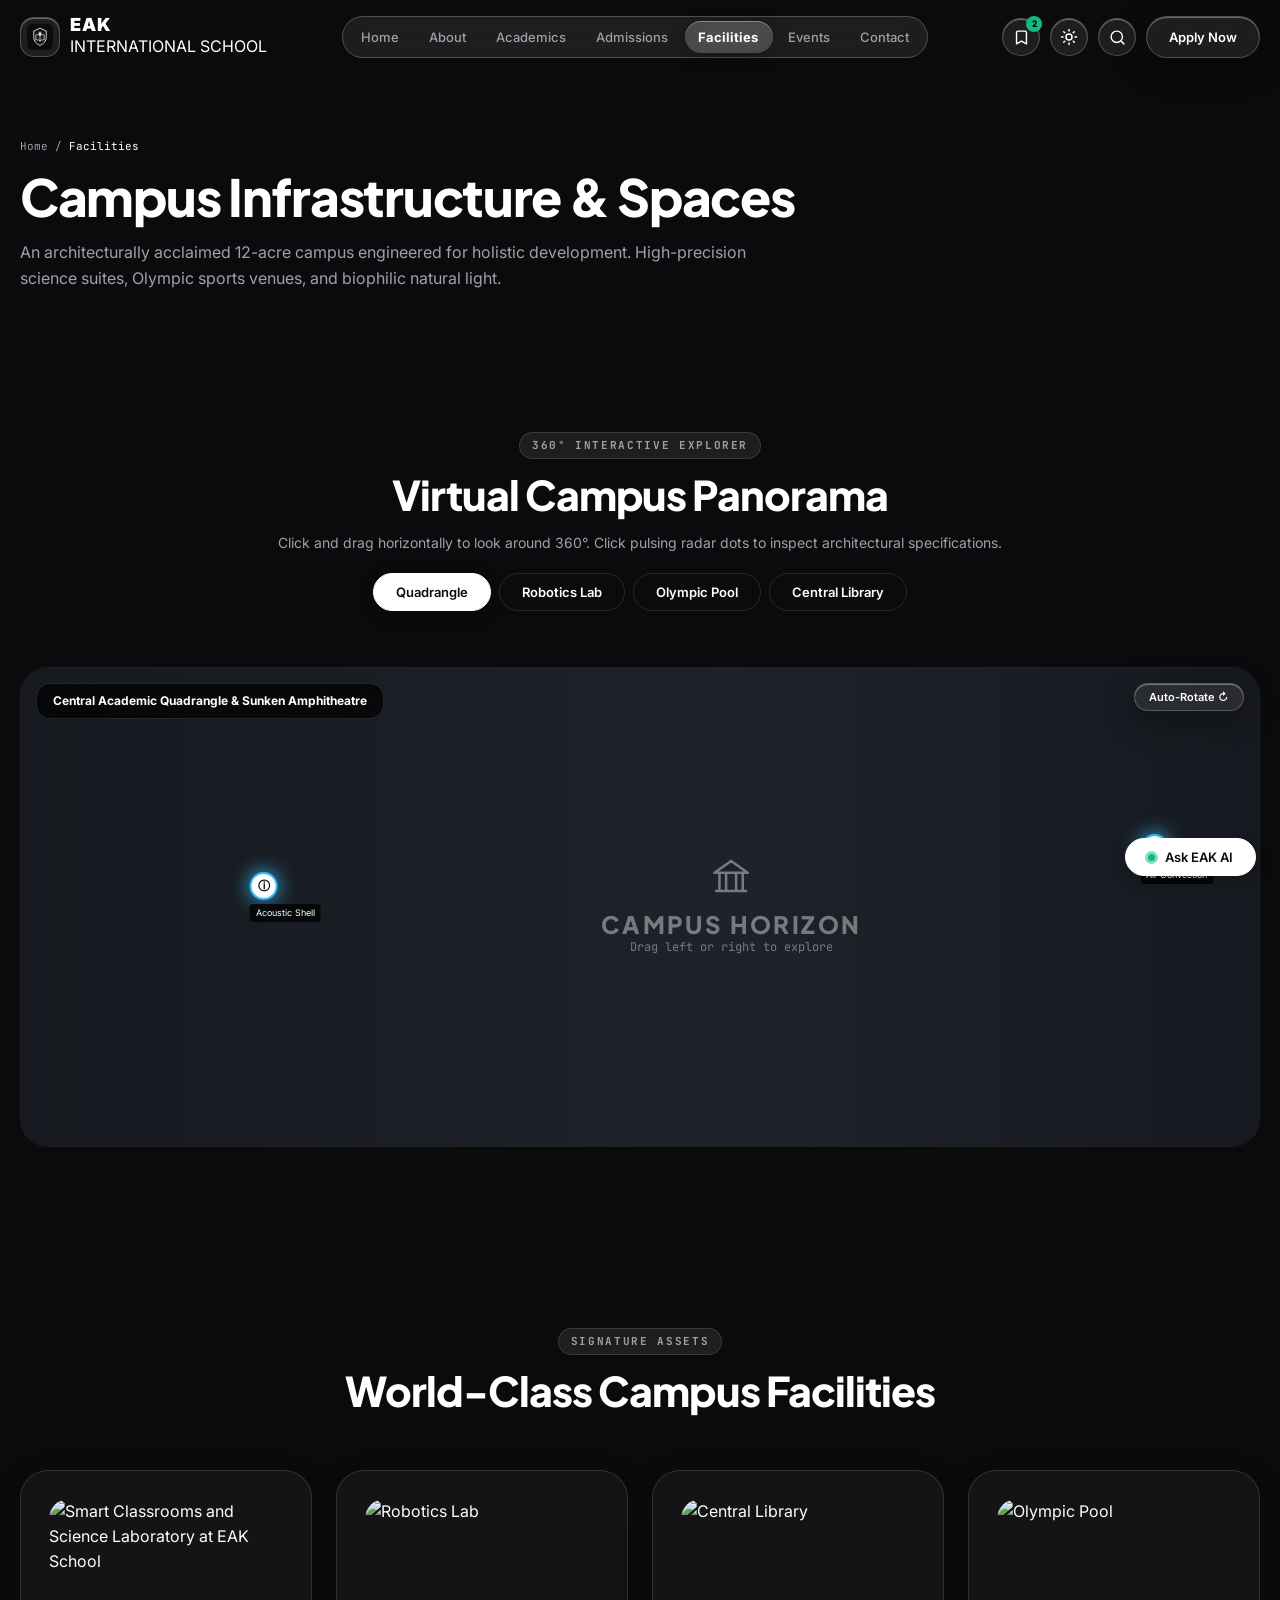
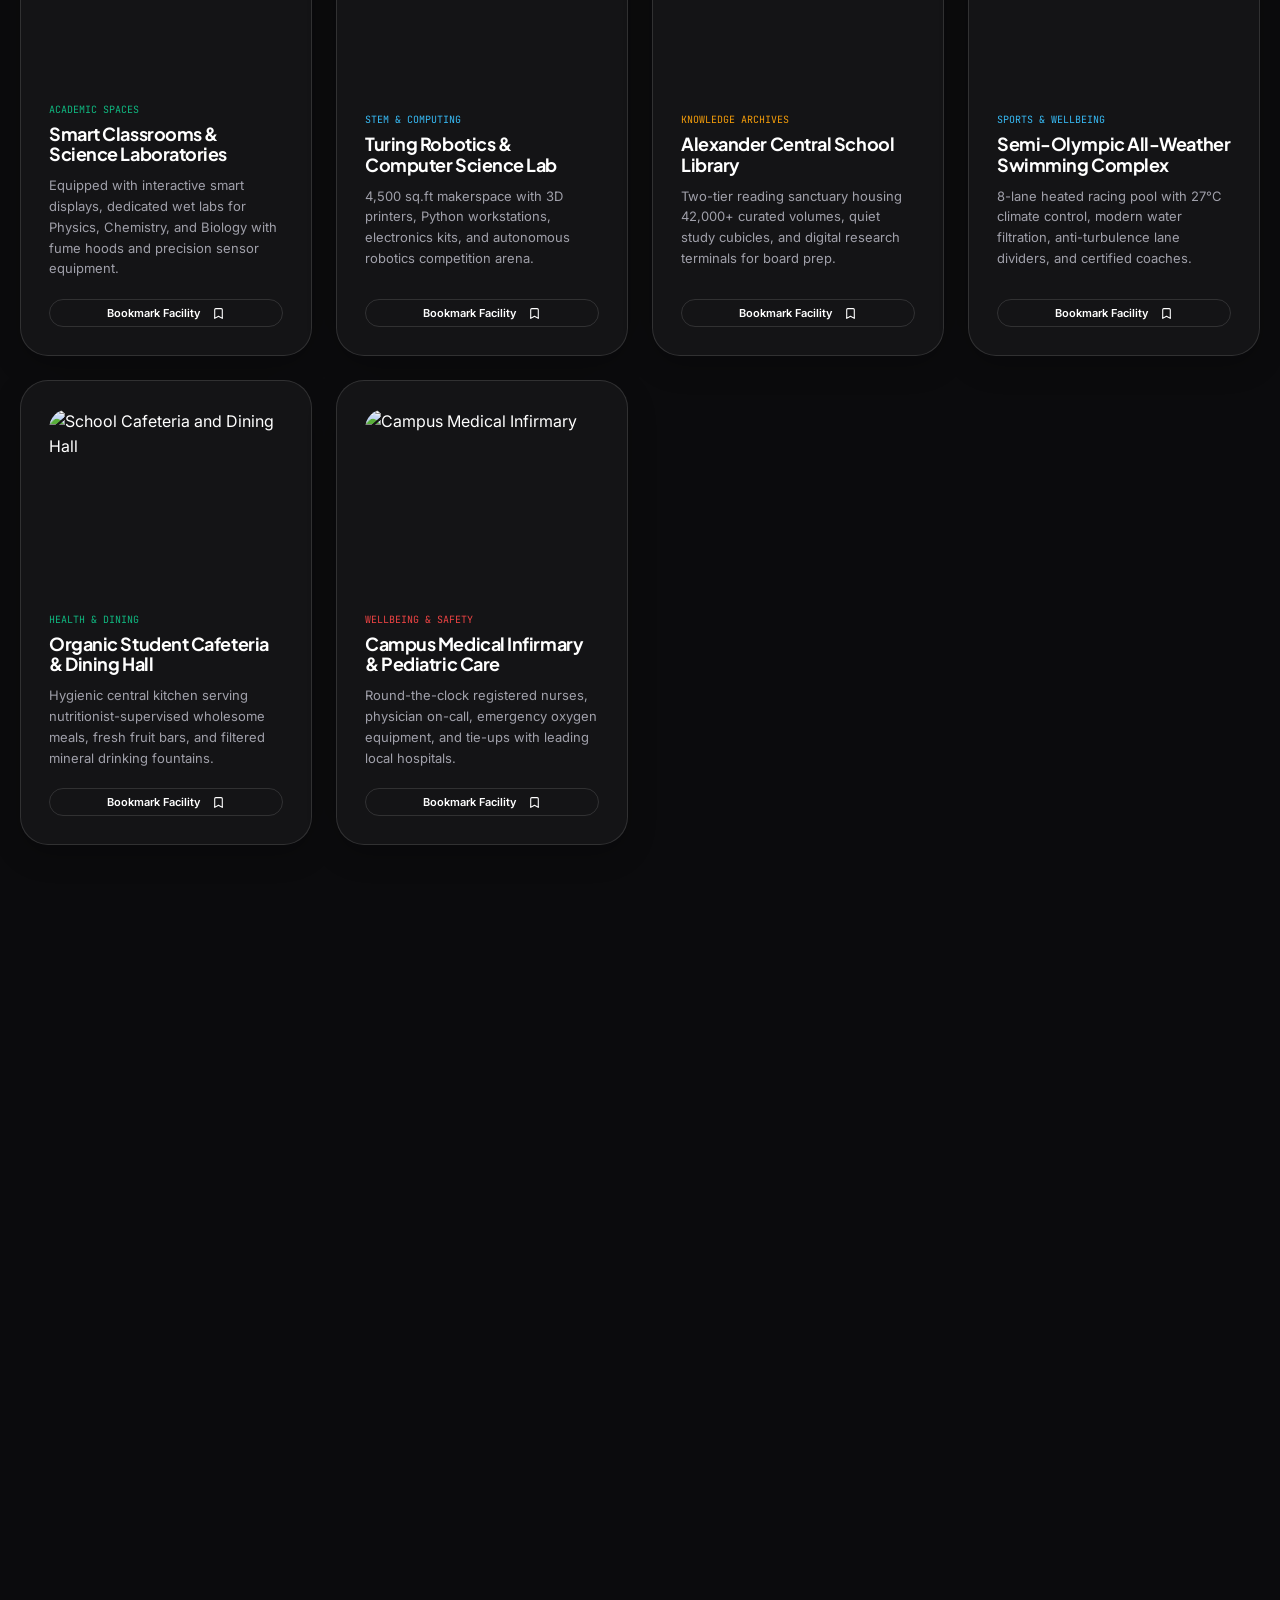
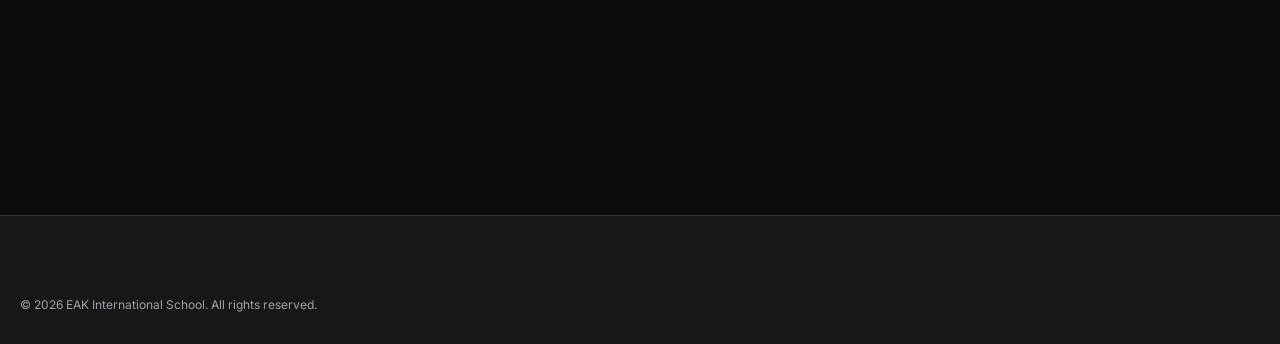
==== commit 133f9223: "Fix interactive button classes, currency deduction formatting, and toast notifications" ====
--- a/facilities.html
+++ b/facilities.html
@@ -342,7 +342,7 @@
           </div>
 
           <div style="display: flex; gap: 10px;">
-            <button type="button" class="btn btn-glass" onclick="alert('Marshal: Mrs. Sunita Verma | Direct Emergency: +91 98712 34001');">Call Bus Marshal Desk <svg width="13" height="13" viewBox="0 0 24 24" fill="none" stroke="currentColor" stroke-width="2" stroke-linecap="round" stroke-linejoin="round" style="vertical-align: -2px; margin-left: 4px;"><path d="M22 16.92v3a2 2 0 0 1-2.18 2 19.79 19.79 0 0 1-8.63-3.07 19.5 19.5 0 0 1-6-6 19.79 19.79 0 0 1-3.07-8.67A2 2 0 0 1 4.11 2h3a2 2 0 0 1 2 1.72 12.84 12.84 0 0 0 .7 2.81 2 2 0 0 1-.45 2.11L8.09 9.91a16 16 0 0 0 6 6l1.27-1.27a2 2 0 0 1 2.11-.45 12.84 12.84 0 0 0 2.81.7A2 2 0 0 1 22 16.92z"/></svg></button>
+            <button type="button" class="btn btn-glass" onclick="if (window.showToast) { window.showToast('Bus Marshal Desk', 'Marshal: Mrs. Sunita Verma • Direct Helpline: +91 98712 34001', 'info'); } else { alert('Marshal: Mrs. Sunita Verma | Direct Emergency: +91 98712 34001'); }">Call Bus Marshal Desk <svg width="13" height="13" viewBox="0 0 24 24" fill="none" stroke="currentColor" stroke-width="2" stroke-linecap="round" stroke-linejoin="round" style="vertical-align: -2px; margin-left: 4px;"><path d="M22 16.92v3a2 2 0 0 1-2.18 2 19.79 19.79 0 0 1-8.63-3.07 19.5 19.5 0 0 1-6-6 19.79 19.79 0 0 1-3.07-8.67A2 2 0 0 1 4.11 2h3a2 2 0 0 1 2 1.72 12.84 12.84 0 0 0 .7 2.81 2 2 0 0 1-.45 2.11L8.09 9.91a16 16 0 0 0 6 6l1.27-1.27a2 2 0 0 1 2.11-.45 12.84 12.84 0 0 0 2.81.7A2 2 0 0 1 22 16.92z"/></svg></button>
             <button type="button" class="btn btn-outline" onclick="addShortlistItem('Transit: Route 01 South Hub', 'Transport');">Save Route to Shortlist <svg width="13" height="13" viewBox="0 0 24 24" fill="none" stroke="currentColor" stroke-width="2" stroke-linecap="round" stroke-linejoin="round" style="vertical-align: -2px; margin-left: 4px;"><path d="m19 21-7-4-7 4V5a2 2 0 0 1 2-2h10a2 2 0 0 1 2 2v16z"/></svg></button>
           </div>
         </div>
